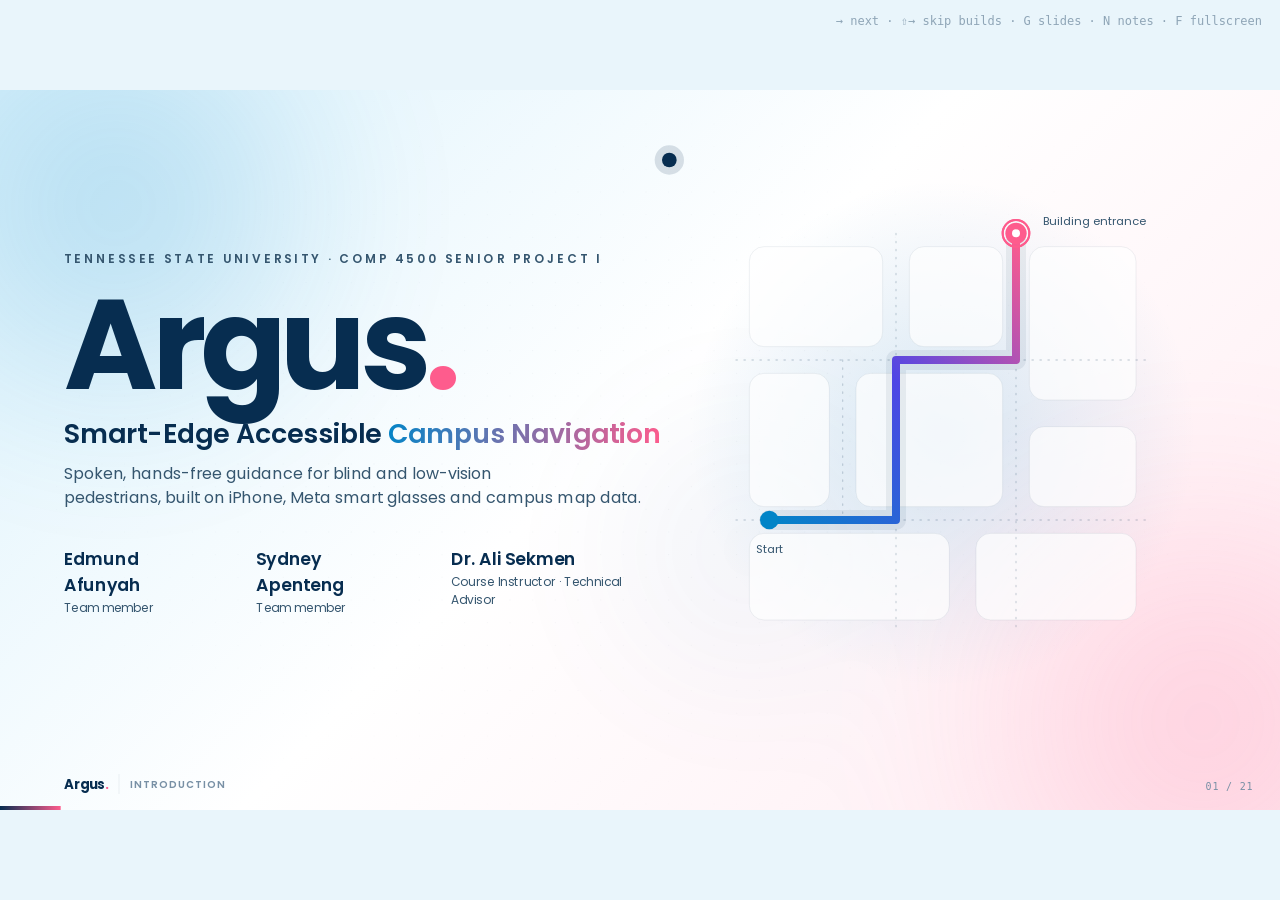
==== presentation/architecture-deck/index.html @ 2b28d928 "Add animated architecture-focused capstone presentation A 21-slide HTML deck centered on the Chapter" ====
<!DOCTYPE html>
<html lang="en">
<head>
<meta charset="utf-8">
<meta name="viewport" content="width=device-width, initial-scale=1">
<title>Argus · Smart-Edge Accessible Campus Navigation</title>
<link rel="stylesheet" href="styles.css">
</head>
<body>
<div id="viewport">
<div id="stage">
  <div class="aurora"><i></i><i></i><i></i></div>
  <div class="grain"></div>

  <!-- 1 · TITLE -->
  <section class="slide s-title" data-accent="#0284c7" data-accent2="#fe5c8d" data-section="Introduction"
    data-notes="Introduce the team and the project in one breath: Argus is an accessible campus navigation system for blind and low-vision pedestrians at TSU. Today we focus on how the system is designed: the architecture and each subsystem.">
    <div>
      <div class="uni rv" style="--i:0">Tennessee State University · COMP 4500 Senior Project I</div>
      <div class="brand rv" style="--i:1">Argus<span>.</span></div>
      <div class="tag rv" style="--i:2">Smart-Edge Accessible <span class="grad">Campus Navigation</span></div>
      <div class="sub rv" style="--i:3">Spoken, hands-free guidance for blind and low-vision<br>pedestrians, built on iPhone, Meta smart glasses and campus map data.</div>
      <div class="team rv" style="--i:4">
        <div><b>Edmund Afunyah</b><small>Team member</small></div>
        <div><b>Sydney Apenteng</b><small>Team member</small></div>
        <div><b>Dr. Ali Sekmen</b><small>Course Instructor · Technical Advisor</small></div>
      </div>
    </div>
    <div class="hero rv fade" style="--i:2">
      <svg viewBox="0 0 820 820" aria-hidden="true">
        <defs>
          <linearGradient id="rg" x1="0" y1="1" x2="1" y2="0"><stop offset="0" stop-color="#0284c7"/><stop offset=".5" stop-color="#4f46e5"/><stop offset="1" stop-color="#fe5c8d"/></linearGradient>
          <radialGradient id="glow"><stop offset="0" stop-color="#0284c7" stop-opacity=".16"/><stop offset="1" stop-color="#0284c7" stop-opacity="0"/></radialGradient>
        </defs>
        <circle cx="410" cy="410" r="380" fill="url(#glow)"/>
        <g fill="rgba(255,255,255,.7)" stroke="rgba(7,45,80,.1)">
          <rect x="120" y="130" width="200" height="150" rx="22"/><rect x="360" y="130" width="140" height="150" rx="22"/>
          <rect x="540" y="130" width="160" height="230" rx="22"/><rect x="120" y="320" width="120" height="200" rx="22"/>
          <rect x="280" y="320" width="220" height="200" rx="22"/><rect x="540" y="400" width="160" height="120" rx="22"/>
          <rect x="120" y="560" width="300" height="130" rx="22"/><rect x="460" y="560" width="240" height="130" rx="22"/>
        </g>
        <g stroke="rgba(7,45,80,.18)" stroke-width="2" stroke-dasharray="2 10" stroke-linecap="round" fill="none">
          <path d="M100 300 H720 M100 540 H720 M340 110 V710 M520 110 V710 M260 300 V540"/>
        </g>
        <path id="heroRoute" d="M150 540 H340 V300 H520 V110" fill="none" stroke="rgba(7,45,80,.07)" stroke-width="30" stroke-linecap="round" stroke-linejoin="round"/>
        <path class="route-draw" pathLength="1" d="M150 540 H340 V300 H520 V110" fill="none" stroke="url(#rg)" stroke-width="12" stroke-linecap="round" stroke-linejoin="round"/>
        <circle cx="150" cy="540" r="14" fill="#0284c7"/>
        <g transform="translate(520 110)"><circle class="pulse" r="20" fill="none" stroke="#fe5c8d" stroke-width="3"/><circle class="pulse d2" r="20" fill="none" stroke="#fe5c8d" stroke-width="3"/><circle r="16" fill="#fe5c8d"/><circle r="6" fill="#fff"/></g>
        <g>
          <circle r="22" fill="#072d50" opacity=".14"><animateMotion dur="7s" begin="2.4s" repeatCount="indefinite" path="M150 540 H340 V300 H520 V110" keyPoints="0;1;1" keyTimes="0;.85;1" calcMode="linear"/></circle>
          <circle r="11" fill="#072d50"><animateMotion dur="7s" begin="2.4s" repeatCount="indefinite" path="M150 540 H340 V300 H520 V110" keyPoints="0;1;1" keyTimes="0;.85;1" calcMode="linear"/></circle>
        </g>
        <g transform="translate(360 330)"><g class="bubble">
          <rect x="0" y="-92" width="290" height="80" rx="20" fill="#072d50"/>
          <path d="M20 -14 L10 6 L44 -14Z" fill="#072d50"/>
          <text x="22" y="-62" font-size="14" font-weight="600" fill="#dbf2fc" letter-spacing="2">SPOKEN GUIDANCE</text>
          <text x="22" y="-32" font-size="23" font-weight="700" fill="#fff">“In 35 m, turn right.”</text>
        </g></g>
        <text x="150" y="590" font-size="17" fill="#35566f" text-anchor="middle">Start</text>
        <text x="560" y="98" font-size="17" fill="#35566f">Building entrance</text>
      </svg>
    </div>
  </section>

  <!-- 2 · AGENDA -->
  <section class="slide" data-accent="#4f46e5" data-accent2="#0284c7" data-section="Agenda"
    data-notes="Quick roadmap. Most of our time goes to section 5, the design: first the architecture, then each of the eight subsystems.">
    <div class="kicker rv" style="--i:0">Agenda</div>
    <h1 class="title rv" style="--i:1">Today's route</h1>
    <div class="agenda">
      <div class="ag rv" style="--i:2;--c:var(--map)"><div class="n">1</div><h3>Introduction</h3><p>What Argus is</p></div>
      <div class="ag rv" style="--i:3;--c:var(--route)"><div class="n">2</div><h3>Problem</h3><p>Why campus wayfinding is hard</p></div>
      <div class="ag rv" style="--i:4;--c:var(--train)"><div class="n">3</div><h3>Goal &amp; Objectives</h3><p>What we are building</p></div>
      <div class="ag rv" style="--i:5;--c:var(--recog)"><div class="n">4</div><h3>Requirements</h3><p>Functional and non-functional</p></div>
      <div class="ag hl rv" style="--i:6;--c:var(--guide)"><div class="n">5</div><h3>Design</h3><p>Architecture, then eight subsystems</p></div>
      <div class="ag rv" style="--i:7;--c:var(--test)"><div class="n">6</div><h3>Status &amp; Next</h3><p>Prototype and timeline</p></div>
    </div>
  </section>

  <!-- 3 · INTRO -->
  <section class="slide" data-accent="#0284c7" data-accent2="#16a34a" data-section="Introduction"
    data-notes="Three ingredients. The iPhone does the processing. Meta glasses add a camera, microphone and speakers where the toolkit supports it. Campus map data, prepared by our team, describes sidewalks, crossings and entrances. If the glasses disconnect, the phone keeps navigating.">
    <div class="kicker rv" style="--i:0">01 · Introduction</div>
    <h1 class="title rv" style="--i:1">Three parts, <span class="grad">one guide</span></h1>
    <p class="lede rv" style="--i:2">Argus helps blind and low-vision pedestrians move around Tennessee State University using spoken directions and vibration, without needing to watch a screen.</p>
    <div class="trio">
      <div class="card rv" style="--i:3;--c:var(--pos)"><div class="ic" data-icon="phone"></div><div class="role">The brain</div><h3>iPhone</h3><p>Runs the app. Its GPS, compass, accelerometer and gyroscope track where the user is and which way they face.</p></div>
      <div class="card rv" style="--i:4;--c:var(--glass)"><div class="ic" data-icon="glass"></div><div class="role">Eyes &amp; ears</div><h3>Meta smart glasses</h3><p>Camera, microphone and speakers for landmarks, voice commands and audio, where supported. The phone takes over if they disconnect.</p></div>
      <div class="card rv" style="--i:5;--c:var(--map)"><div class="ic" data-icon="map"></div><div class="role">The ground truth</div><h3>Campus map data</h3><p>Sidewalks, crossings, ramps, stairs and entrances, mapped by our team and checked on foot.</p></div>
    </div>
  </section>

  <!-- 4 · PROBLEM -->
  <section class="slide s-problem" data-accent="#e8457a" data-accent2="#4f46e5" data-section="Problem"
    data-notes="A route on a map is not enough. Our users need to reach the right entrance, hear a turn before they reach it, and know what happens if they drift off the path. GPS near buildings is often inaccurate, so the system must handle uncertainty honestly.">
    <div>
      <div class="kicker rv" style="--i:0">02 · Problem statement</div>
      <div class="quote rv" style="--i:1">“How do I know I'm on the <span class="grad">right path?</span>”</div>
      <p class="lede rv" style="--i:2">Mainstream navigation apps assume you can look at the screen. Near buildings, GPS readings also drift, often right where decisions happen.</p>
    </div>
    <div class="qs">
      <div class="q card rv" style="--i:3;--c:var(--map)"><div class="n">1</div><div><h3>Which entrance?</h3><p>A building is not a destination. A usable, accessible door is.</p></div></div>
      <div class="q card rv" style="--i:4;--c:var(--guide)"><div class="n">2</div><div><h3>When do I turn?</h3><p>The instruction has to come <em>before</em> the decision point.</p></div></div>
      <div class="q card rv" style="--i:5;--c:var(--recog)"><div class="n">3</div><div><h3>What if I drift off?</h3><p>Detect the departure, then recover, or say so if location is unreliable.</p></div></div>
    </div>
  </section>

  <!-- 5 · GOAL -->
  <section class="slide" data-accent="#9333ea" data-accent2="#0284c7" data-section="Goal & Objectives"
    data-notes="Our goal in one sentence, then four objectives that map directly onto the subsystems you'll see in the design: prepare the map, guide the walk, add wearable context, and evaluate.">
    <div class="kicker rv" style="--i:0">03 · Goal &amp; objectives</div>
    <h1 class="title rv" style="--i:1">What we are building</h1>
    <div class="goal card rv" style="--i:2"><span class="lab">GOAL</span>Build an accessible navigation system that combines <b>campus route data</b>, <b>phone sensors</b> and <b>wearable context</b> to guide blind and low-vision pedestrians between locations on the TSU campus.</div>
    <div class="objs">
      <div class="obj card rv" style="--i:3;--c:var(--map)"><div class="k">01 · MAP</div><h3>Prepare campus data</h3><p>Map selected routes, entrances and accessibility features. Check them on foot.</p></div>
      <div class="obj card rv" style="--i:4;--c:var(--guide)"><div class="k">02 · GUIDE</div><h3>Guide the journey</h3><p>Plan accessible routes, announce turns early, and recover from deviations.</p></div>
      <div class="obj card rv" style="--i:5;--c:var(--glass)"><div class="k">03 · CONNECT</div><h3>Add context</h3><p>Use supported glasses features and recognize selected landmarks.</p></div>
      <div class="obj card rv" style="--i:6;--c:var(--test)"><div class="k">04 · EVALUATE</div><h3>Prove it works</h3><p>Record and replay walks, run supervised trials, and review accessibility.</p></div>
    </div>
  </section>

  <!-- 6 · FUNCTIONAL REQUIREMENTS -->
  <section class="slide" data-accent="#fe5c8d" data-accent2="#e8457a" data-section="Requirements"
    data-notes="Thirteen requirement groups from Chapter 2. The colors are the subsystem that owns each group. Keep these colors in mind, because they carry through the architecture and the detailed design.">
    <div class="kicker rv" style="--i:0">04 · Functional requirements</div>
    <h1 class="title rv" style="--i:1">Every requirement has an <span class="grad">owner</span></h1>
    <div class="reqgrid">
      <div class="req rv pop" style="--i:2;--c:var(--map)"><div class="id">R1</div><h4>Campus mapping</h4><small>Campus Mapping</small></div>
      <div class="req rv pop" style="--i:3;--c:var(--route)"><div class="id">R2</div><h4>Graph import &amp; validation</h4><small>Route Planning</small></div>
      <div class="req rv pop" style="--i:4;--c:var(--guide)"><div class="id">R3</div><h4>Accessible interface</h4><small>Interface &amp; Guidance</small></div>
      <div class="req rv pop" style="--i:5;--c:var(--pos)"><div class="id">R4</div><h4>Positioning</h4><small>Positioning</small></div>
      <div class="req rv pop" style="--i:6;--c:var(--route)"><div class="id">R5</div><h4>Routing &amp; recalculation</h4><small>Route Planning</small></div>
      <div class="req rv pop" style="--i:7;--c:var(--guide)"><div class="id">R6</div><h4>Speech &amp; vibration</h4><small>Interface &amp; Guidance</small></div>
      <div class="req rv pop" style="--i:8;--c:var(--glass)"><div class="id">R7</div><h4>Glasses connection</h4><small>Glasses Connection</small></div>
      <div class="req rv pop" style="--i:9;--c:var(--recog)"><div class="id">R8</div><h4>Landmark recognition</h4><small>Model Training + Recognition</small></div>
      <div class="req opt rv pop" style="--i:10;--c:var(--guide)"><div class="id">R9</div><h4>Apple Watch</h4><small>Optional · Guidance</small></div>
      <div class="req rv pop" style="--i:11;--c:var(--test)"><div class="id">R10</div><h4>Recording &amp; replay</h4><small>Testing &amp; Replay</small></div>
      <div class="req rv pop" style="--i:12;--c:var(--test)"><div class="id">R11</div><h4>Supervised trials</h4><small>Testing &amp; Replay</small></div>
      <div class="req rv pop" style="--i:13;--c:var(--test)"><div class="id">R12</div><h4>Accessibility review</h4><small>Testing &amp; Replay</small></div>
      <div class="req rv pop" style="--i:14;--c:var(--store)"><div class="id">R13</div><h4>Reproducible delivery</h4><small>Whole project</small></div>
    </div>
  </section>

  <!-- 7 · NON-FUNCTIONAL -->
  <section class="slide" data-accent="#0d9488" data-accent2="#fe5c8d" data-section="Requirements"
    data-notes="Four qualities, each with the evidence we'll collect. These are acceptance checks we plan to run, not results we are claiming yet.">
    <div class="kicker rv" style="--i:0">04 · Non-functional requirements</div>
    <h1 class="title rv" style="--i:1">Quality we can <span class="grad">measure</span></h1>
    <div class="nfr">
      <div class="card rv" style="--i:2;--c:var(--guide)"><div class="ic" data-icon="access"></div><div><h3>Accessible by default</h3><p>A full journey works with VoiceOver and supported voice commands.</p><div class="ev">EVIDENCE · task completion, focus order</div></div></div>
      <div class="card rv" style="--i:3;--c:var(--pos)"><div class="ic" data-icon="clock"></div><div><h3>Timely &amp; clear</h3><p>Instructions arrive early enough to act on before the decision point.</p><div class="ev">EVIDENCE · cue timestamps vs. distance to turn</div></div></div>
      <div class="card rv" style="--i:4;--c:var(--recog)"><div class="ic" data-icon="shield"></div><div><h3>Fails safely</h3><p>Unreliable location, no route or a dropped wearable is announced, never hidden.</p><div class="ev">EVIDENCE · controlled failure scenarios</div></div></div>
      <div class="card rv" style="--i:5;--c:var(--test)"><div class="ic" data-icon="db"></div><div><h3>Reproducible</h3><p>Every decision can be replayed from saved inputs, and users control their recordings.</p><div class="ev">EVIDENCE · versioned replay fixtures</div></div></div>
    </div>
  </section>

  <!-- 8 · ARCHITECTURE -->
  <section class="slide s-arch" id="arch" data-steps="6" data-accent="#4f46e5" data-accent2="#0d9488" data-section="Design · Architecture"
    data-notes="Build this one step at a time. Step 1: preparation on the laptop. Step 2: sensing and planning on the phone. Step 3: guidance. Step 4: wearables. Step 5: testing and replay. Step 6: the whole picture. Point out that every arrow is a defined interface. You can click any subsystem to jump to its detail slide.">
    <div class="arch-head">
      <div>
        <div class="kicker rv" style="--i:0">05 · Architectural design</div>
        <h1 class="title sm rv" style="--i:1">How the system fits together</h1>
      </div>
    </div>
    <div class="arch-wrap rv fade" style="--i:2"></div>
    <div class="arch-cap card rv" style="--i:4"></div>
  </section>

  <!-- 9 · DESIGN DECISIONS -->
  <section class="slide" data-accent="#16a34a" data-accent2="#4f46e5" data-section="Design · Architecture"
    data-notes="Why this organization? Four decisions. The phone owns processing. Heavy preparation happens offline. When uncertain, we tell the user instead of guessing. Replay is built into the architecture, so navigation logic can be tested without walking.">
    <div class="kicker rv" style="--i:0">05 · Architecture decisions</div>
    <h1 class="title rv" style="--i:1">Why it's organized this way</h1>
    <div class="dec">
      <div class="card rv" style="--i:2;--c:var(--pos)"><div class="n">01</div><h3>The <em>iPhone</em> does the thinking</h3><p>Positioning, routing and guidance run on the phone. Glasses and watch are extra ways to interact, so navigation never depends on them.</p></div>
      <div class="card rv" style="--i:3;--c:var(--map)"><div class="n">02</div><h3>Prepare <em>offline</em>, run on device</h3><p>Mapping and model training happen on the team laptop before deployment. Nothing is trained while someone is walking.</p></div>
      <div class="card rv" style="--i:4;--c:var(--recog)"><div class="n">03</div><h3>Fail <em>safely</em>, not silently</h3><p>If location is unreliable or no accessible route exists, the user is told, instead of getting directions that may be wrong.</p></div>
      <div class="card rv" style="--i:5;--c:var(--test)"><div class="n">04</div><h3><em>Replayable</em> by design</h3><p>Recorded readings enter Positioning exactly like live ones, so every subsystem can be developed and tested on its own.</p></div>
    </div>
  </section>

  <!-- 10 · SUBSYSTEM INDEX -->
  <section class="slide" id="subidx" data-accent="#9333ea" data-accent2="#fe5c8d" data-section="Design · Detailed"
    data-notes="Detailed design goes one level below the architecture. Each subsystem has numbered components in the order data moves: inputs on the left, outputs on the right.">
    <div class="kicker rv" style="--i:0">05 · Detailed design</div>
    <h1 class="title rv" style="--i:1">One level deeper: <span class="grad">eight subsystems</span></h1>
    <div class="subidx"></div>
    <div class="idx-flow rv" style="--i:12"><span>Each slide reads</span><b>inputs</b><span>→</span><b>numbered components, in data order</b><span>→</span><b>outputs</b></div>
  </section>

  <!-- 11–18 · SUBSYSTEMS (rendered by app.js) -->
  <section class="slide s-sub" data-sub="map"></section>
  <section class="slide s-sub" data-sub="train"></section>
  <section class="slide s-sub" data-sub="pos"></section>
  <section class="slide s-sub" data-sub="route"></section>
  <section class="slide s-sub" data-sub="guide"></section>
  <section class="slide s-sub" data-sub="recog"></section>
  <section class="slide s-sub" data-sub="glass"></section>
  <section class="slide s-sub" data-sub="test"></section>

  <!-- 19 · PRELIMINARY WORK -->
  <section class="slide" data-accent="#ca8a04" data-accent2="#0284c7" data-section="Status"
    data-notes="What runs today, captured from the iPhone simulator. Home: voice destination and walking-route preview. Simulate: turn cues and deviations from scripted movement. Record: captures GPS and sensors for replay. Full native live guidance is the next milestone.">
    <div class="kicker rv" style="--i:0">06 · Preliminary work</div>
    <h1 class="title rv" style="--i:1">What runs <span class="grad">today</span></h1>
    <div class="phones">
      <div class="ph rv" style="--i:2;--c:var(--guide)"><div class="frame"><img src="../assets/app-home.png" alt="Argus Home screen"></div><div><div class="badge">IMPLEMENTED</div><h3>Home</h3><p>Voice destination input and a walking-route preview.</p><ul><li>Speak a destination</li><li>Preview the route</li></ul></div></div>
      <div class="ph rv" style="--i:3;--c:var(--route)"><div class="frame"><img src="../assets/app-simulate.png" alt="Argus Simulate screen"></div><div><div class="badge">SCRIPTED INPUTS</div><h3>Simulate</h3><p>Turn cues and route deviation driven by repeatable movement.</p><ul><li>3 scenarios</li><li>Spoken cues</li></ul></div></div>
      <div class="ph rv" style="--i:4;--c:var(--test)"><div class="frame"><img src="../assets/app-record.png" alt="Argus Record screen"></div><div><div class="badge">IMPLEMENTED</div><h3>Record</h3><p>Captures GPS, accuracy, sensors and manual marks.</p><ul><li>Save &amp; export</li><li>Replay a walk</li></ul></div></div>
    </div>
    <div class="foot rv fade" style="--i:6">Screens captured from the Argus iPhone simulator build · SwiftUI + MapKit · not a field-validated result</div>
  </section>

  <!-- 20 · TIMELINE -->
  <section class="slide" data-accent="#16a34a" data-accent2="#ca8a04" data-section="Next steps"
    data-notes="Proposed schedule through May 2027. Each phase ends with a gate, which is evidence we must have before moving on. This is for advisor review, not a fixed commitment.">
    <div class="kicker rv" style="--i:0">06 · Future work</div>
    <h1 class="title rv" style="--i:1">From prototype to a <span class="grad">tested journey</span></h1>
    <div class="tl">
      <div class="bar"></div>
      <div class="ph2 rv" style="--i:2;--c:var(--map)"><span class="now">WE ARE HERE</span><div class="when">NOV–DEC 2026</div><h3>Verify the data</h3><p>Walk the study routes. Record entrances, stairs and alternatives.</p><div class="gate"><b>Gate</b> · graph checked by a second walker</div></div>
      <div class="ph2 rv" style="--i:3;--c:var(--route)"><div class="when">JAN–FEB 2027</div><h3>Unify guidance</h3><p>One session for live and replayed inputs, routing and recovery.</p><div class="gate"><b>Gate</b> · one supervised route + a wrong-turn case</div></div>
      <div class="ph2 rv" style="--i:4;--c:var(--glass)"><div class="when">MAR 2027</div><h3>Connect &amp; recognize</h3><p>Confirm glasses features. Train and test a small landmark model.</p><div class="gate"><b>Gate</b> · measured accuracy, latency, fallback</div></div>
      <div class="ph2 rv" style="--i:5;--c:var(--guide)"><div class="when">APR 2027</div><h3>Evaluate</h3><p>Accessibility, cue timing, route completion and failure cases.</p><div class="gate"><b>Gate</b> · supervised results with counts</div></div>
      <div class="ph2 rv" style="--i:6;--c:var(--test)"><div class="when">MAY 2027</div><h3>Deliver</h3><p>Software, route data, replay fixtures, results and guides.</p><div class="gate"><b>Gate</b> · someone else can reproduce the demo</div></div>
    </div>
    <div class="foot rv fade" style="--i:8">Proposed schedule for advisor review · field access and confirmed device capabilities are dependencies</div>
  </section>

  <!-- 21 · CLOSING -->
  <section class="slide s-end" data-accent="#fe5c8d" data-accent2="#4f46e5" data-section="Questions"
    data-notes="Close with the three pillars, thank Dr. Sekmen, and open for questions. The architecture slide is a good one to return to during Q&A. Press G to jump there.">
    <div class="orbit">
      <i style="--c:var(--map);--r:520px;--t:40s;--dl:0s"></i><i style="--c:var(--route);--r:520px;--t:40s;--dl:-5s"></i>
      <i style="--c:var(--train);--r:520px;--t:40s;--dl:-10s"></i><i style="--c:var(--recog);--r:520px;--t:40s;--dl:-15s"></i>
      <i style="--c:var(--pos);--r:520px;--t:40s;--dl:-20s"></i><i style="--c:var(--guide);--r:520px;--t:40s;--dl:-25s"></i>
      <i style="--c:var(--glass);--r:520px;--t:40s;--dl:-30s"></i><i style="--c:var(--test);--r:520px;--t:40s;--dl:-35s"></i>
    </div>
    <div class="kicker rv" style="--i:0">Thank you</div>
    <div class="big rv" style="--i:1"><span class="grad">Questions?</span></div>
    <div class="pillars">
      <span class="rv pop" style="--i:3;--c:var(--map)">Verified campus data</span>
      <span class="rv pop" style="--i:4;--c:var(--guide)">Guidance you can hear</span>
      <span class="rv pop" style="--i:5;--c:var(--test)">Evidence you can replay</span>
    </div>
    <p class="lede rv" style="--i:6;margin-top:56px">Edmund Afunyah · Sydney Apenteng<br><span style="font-size:22px">Advisor &amp; Instructor: Dr. Ali Sekmen · Tennessee State University</span></p>
  </section>

  <div id="progress"></div>
  <div id="section"></div>
  <div id="counter"></div>
</div>
</div>
<div id="notes"></div>
<div id="overview"><h2>SLIDES · click to jump · Esc to close</h2><div class="g"></div></div>
<div id="help">→ next · ⇧→ skip builds · G slides · N notes · F fullscreen</div>

<script src="../data.js"></script>
<script src="app.js"></script>
</body>
</html>
---- presentation/architecture-deck/styles.css ----
/* Argus · Architecture deck */
@font-face { font-family: "Poppins"; src: url("../assets/Poppins-Regular.ttf") format("truetype"); font-weight: 400; font-display: swap; }
@font-face { font-family: "Poppins"; src: url("../assets/Poppins-SemiBold.ttf") format("truetype"); font-weight: 600; font-display: swap; }
@font-face { font-family: "Poppins"; src: url("../assets/Poppins-Bold.ttf") format("truetype"); font-weight: 700; font-display: swap; }

@property --accent { syntax: "<color>"; inherits: true; initial-value: #0284c7; }
@property --accent2 { syntax: "<color>"; inherits: true; initial-value: #fe5c8d; }

:root {
  /* Argus app palette (ArgusStyle.swift) */
  --brand-ink: #072d50;
  --brand-ink2: #35566f;
  --brand-mist: #dbf2fc;
  --brand-pink: #fe5c8d;
  --bg: #f5fbfe;
  --ink: #072d50;
  --muted: #35566f;
  --faint: #7890a5;
  --line: rgba(7, 45, 80, .1);
  --panel: rgba(7, 45, 80, .035);
  --panel-2: rgba(7, 45, 80, .06);
  --card: #ffffff;
  --map: #0284c7;
  --train: #9333ea;
  --pos: #0d9488;
  --route: #4f46e5;
  --guide: #e8457a;
  --recog: #ea580c;
  --glass: #16a34a;
  --test: #ca8a04;
  --store: #64748b;
  --mono: "SF Mono", ui-monospace, Menlo, Consolas, monospace;
  --ease: cubic-bezier(.2, .8, .2, 1);
  --accent: #0284c7;
  --accent2: #fe5c8d;
  transition: --accent 1.1s ease, --accent2 1.1s ease;
}

* { box-sizing: border-box; margin: 0; padding: 0; }
html, body { height: 100%; background: #e9f5fb; overflow: hidden; }
body {
  font-family: "Poppins", system-ui, -apple-system, "Segoe UI", sans-serif;
  color: var(--ink);
  -webkit-font-smoothing: antialiased;
  cursor: default;
  user-select: none;
}

/* ---------- Stage ---------- */
#viewport { position: fixed; inset: 0; overflow: hidden; }
#stage {
  position: absolute; left: 50%; top: 50%; width: 1920px; height: 1080px;
  transform-origin: center center; overflow: hidden;
  background: linear-gradient(135deg, var(--brand-mist) 0%, #ffffff 48%, color-mix(in srgb, var(--brand-pink) 12%, #ffffff) 100%);
}

/* aurora background */
.aurora { position: absolute; inset: -20%; pointer-events: none; z-index: 0; filter: blur(100px); opacity: .22; }
.aurora i { position: absolute; border-radius: 50%; }
.aurora i:nth-child(1) { width: 900px; height: 900px; left: 4%; top: -4%; background: radial-gradient(circle, var(--accent) 0%, transparent 65%); animation: drift1 26s ease-in-out infinite alternate; }
.aurora i:nth-child(2) { width: 1000px; height: 1000px; right: 0%; bottom: -10%; background: radial-gradient(circle, var(--accent2) 0%, transparent 65%); animation: drift2 32s ease-in-out infinite alternate; }
.aurora i:nth-child(3) { width: 600px; height: 600px; left: 45%; top: 40%; background: radial-gradient(circle, color-mix(in srgb, var(--accent) 50%, #ffffff00) 0%, transparent 70%); animation: drift3 22s ease-in-out infinite alternate; opacity: .6; }
@keyframes drift1 { to { transform: translate(220px, 160px) scale(1.15); } }
@keyframes drift2 { to { transform: translate(-260px, -120px) scale(.9); } }
@keyframes drift3 { to { transform: translate(-300px, 120px) scale(1.3); } }
.grain {
  position: absolute; inset: 0; z-index: 0; pointer-events: none; opacity: .5;
  background-image: radial-gradient(rgba(7,45,80,.09) 1px, transparent 1px);
  background-size: 34px 34px;
  mask-image: radial-gradient(ellipse at center, #000 30%, transparent 85%);
}

/* ---------- Slides ---------- */
.slide {
  position: absolute; inset: 0; z-index: 1;
  padding: 72px 96px 90px;
  opacity: 0; visibility: hidden;
  transition: opacity .6s var(--ease), transform .8s var(--ease), visibility 0s .8s;
  transform: translateX(60px) scale(.985);
}
.slide.active { opacity: 1; visibility: visible; transform: none; transition: opacity .7s var(--ease) .1s, transform .9s var(--ease) .05s, visibility 0s; }
.slide.past { transform: translateX(-60px) scale(.985); }

/* entry reveals */
.rv { opacity: 0; }
.slide.active .rv { animation: rise .9s var(--ease) both; animation-delay: calc(var(--i, 0) * 110ms + 200ms); }
.slide.leaving .rv { opacity: 1; animation: none; }
.slide.active .rv.pop { animation-name: pop; }
.slide.active .rv.fade { animation-name: fade; }
.slide.active .rv.left { animation-name: fromLeft; }
@keyframes rise { from { opacity: 0; transform: translateY(34px); filter: blur(6px); } to { opacity: 1; transform: none; filter: none; } }
@keyframes pop { 0% { opacity: 0; transform: scale(.7); } 70% { opacity: 1; transform: scale(1.04); } 100% { opacity: 1; transform: none; } }
@keyframes fade { from { opacity: 0; } to { opacity: 1; } }
@keyframes fromLeft { from { opacity: 0; transform: translateX(-50px); } to { opacity: 1; transform: none; } }

/* step-revealed fragments */
[data-show] { transition: opacity .6s var(--ease), transform .6s var(--ease), filter .6s; }
[data-show].off { opacity: 0 !important; transform: translateY(20px); filter: blur(4px); pointer-events: none; }

/* ---------- Typography ---------- */
.kicker {
  display: inline-flex; align-items: center; gap: 14px;
  font-size: 19px; font-weight: 600; letter-spacing: .22em; text-transform: uppercase;
  color: var(--accent);
}
.kicker::before { content: ""; width: 44px; height: 4px; border-radius: 3px; background: linear-gradient(90deg, var(--accent), var(--brand-pink)); }
h1.title { font-size: 64px; line-height: 1.08; font-weight: 700; letter-spacing: -.02em; margin-top: 18px; }
h1.title.sm { font-size: 54px; }
.grad { background: linear-gradient(100deg, var(--accent), var(--accent2)); -webkit-background-clip: text; background-clip: text; color: transparent; }
.lede { font-size: 27px; line-height: 1.5; color: var(--muted); max-width: 1180px; margin-top: 22px; }
.muted { color: var(--muted); }
.mono { font-family: var(--mono); }
.foot {
  position: absolute; left: 96px; right: 96px; bottom: 62px;
  font-size: 15px; color: var(--faint); letter-spacing: .02em;
}

/* chips */
.chip {
  display: inline-flex; align-items: center; gap: 8px; height: 36px; padding: 0 16px;
  border-radius: 99px; font-size: 16px; font-weight: 600;
  background: var(--panel-2); border: 1px solid var(--line); color: var(--ink);
}
.chip.r { font-family: var(--mono); font-size: 15px; letter-spacing: .04em; }
.chip .dot { width: 9px; height: 9px; border-radius: 50%; background: currentColor; }

/* glass card */
.card {
  background: linear-gradient(160deg, rgba(255,255,255,.95), rgba(255,255,255,.78));
  border: 1px solid rgba(7,45,80,.08);
  border-radius: 28px;
  backdrop-filter: blur(14px);
  box-shadow: 0 30px 70px -36px rgba(7,45,80,.35), 0 2px 6px rgba(7,45,80,.04), inset 0 1px 0 #fff;
}

/* ---------- Title slide ---------- */
.s-title { display: grid; grid-template-columns: 1fr 820px; align-items: center; padding-top: 40px; }
.s-title .uni { font-size: 18px; letter-spacing: .26em; color: var(--muted); font-weight: 600; text-transform: uppercase; }
.s-title .brand { font-size: 190px; font-weight: 700; letter-spacing: -.045em; line-height: .95; margin-top: 26px; }
.s-title .brand span { color: var(--brand-pink); }
.s-title .tag { font-size: 40px; font-weight: 600; line-height: 1.2; margin-top: 18px; }
.s-title .sub { font-size: 24px; color: var(--muted); margin-top: 18px; line-height: 1.5; }
.s-title .team { margin-top: 56px; display: flex; gap: 56px; }
.s-title .team b { display: block; font-size: 26px; font-weight: 600; }
.s-title .team small { font-size: 18px; color: var(--muted); }
.hero { position: relative; width: 820px; height: 820px; }
.hero svg { width: 100%; height: 100%; overflow: visible; }
.route-draw { stroke-dasharray: 1; stroke-dashoffset: 1; }
.slide.active .route-draw { animation: draw 2.6s var(--ease) .6s forwards; }
@keyframes draw { to { stroke-dashoffset: 0; } }
.bubble { opacity: 0; transform-box: fill-box; transform-origin: 0% 100%; }
.slide.active .bubble { animation: bubble 7s ease-in-out 2.4s infinite; }
@keyframes bubble { 0%, 8% { opacity: 0; transform: scale(.6); } 14%, 70% { opacity: 1; transform: scale(1); } 78%, 100% { opacity: 0; transform: scale(.9); } }
.pulse { transform-box: fill-box; transform-origin: center; animation: pulse 2.4s ease-out infinite; }
.pulse.d2 { animation-delay: 1.2s; }
@keyframes pulse { from { opacity: .8; transform: scale(.4); } to { opacity: 0; transform: scale(2.6); } }

/* ---------- Agenda ---------- */
.agenda { display: grid; grid-template-columns: repeat(6, 1fr); gap: 22px; margin-top: 210px; position: relative; }
.agenda::before { content: ""; position: absolute; left: 0; right: 0; top: 40px; height: 3px; background: linear-gradient(90deg, var(--map), var(--route), var(--train), var(--recog), var(--guide), var(--test)); opacity: .5; border-radius: 3px; transform-origin: left; transform: scaleX(0); }
.slide.active .agenda::before { animation: grow 1.6s var(--ease) .3s forwards; }
@keyframes grow { to { transform: scaleX(1); } }
.ag { position: relative; padding-top: 90px; }
.ag .n { position: absolute; top: 12px; left: 0; width: 58px; height: 58px; border-radius: 50%; display: grid; place-items: center; font-weight: 700; font-size: 22px; color: #fff; background: var(--c); box-shadow: 0 0 0 8px color-mix(in srgb, var(--c) 16%, transparent), 0 10px 30px -6px var(--c); }
.ag h3 { font-size: 30px; font-weight: 600; line-height: 1.2; }
.ag p { font-size: 19px; color: var(--muted); margin-top: 10px; line-height: 1.45; }
.ag.hl h3 { color: var(--c); }
.ag.hl::after { content: "FOCUS"; position: absolute; top: 24px; left: 76px; font-size: 13px; font-weight: 700; letter-spacing: .2em; color: var(--c); border: 1px solid var(--c); border-radius: 99px; padding: 4px 10px; }

/* ---------- Intro ---------- */
.trio { display: grid; grid-template-columns: repeat(3, 1fr); gap: 36px; margin-top: 80px; }
.trio .card { padding: 46px 42px 44px; position: relative; overflow: hidden; }
.trio .ic { width: 92px; height: 92px; border-radius: 26px; display: grid; place-items: center; background: color-mix(in srgb, var(--c) 18%, transparent); border: 1px solid color-mix(in srgb, var(--c) 45%, transparent); }
.trio .ic svg { width: 48px; height: 48px; stroke: var(--c); }
.trio h3 { font-size: 34px; margin-top: 30px; font-weight: 600; }
.trio .role { font-size: 16px; letter-spacing: .2em; text-transform: uppercase; color: var(--c); font-weight: 600; margin-top: 6px; }
.trio p { font-size: 21px; line-height: 1.5; color: var(--muted); margin-top: 16px; }
.trio .card::after { content: ""; position: absolute; right: -80px; top: -80px; width: 220px; height: 220px; border-radius: 50%; background: radial-gradient(circle, color-mix(in srgb, var(--c) 22%, transparent), transparent 70%); }

/* ---------- Problem ---------- */
.s-problem { display: grid; grid-template-columns: 860px 1fr; gap: 90px; align-items: center; }
.quote { font-size: 74px; font-weight: 700; line-height: 1.1; letter-spacing: -.02em; margin-top: 30px; }
.quote .grad { display: inline; }
.qs { display: flex; flex-direction: column; gap: 26px; }
.q { display: flex; gap: 28px; align-items: center; padding: 30px 36px; }
.q .n { flex: none; width: 70px; height: 70px; border-radius: 22px; display: grid; place-items: center; font-weight: 700; font-size: 28px; color: var(--c); background: color-mix(in srgb, var(--c) 15%, transparent); }
.q h3 { font-size: 30px; font-weight: 600; }
.q p { font-size: 20px; color: var(--muted); margin-top: 4px; line-height: 1.45; }

/* ---------- Goal ---------- */
.goal { padding: 48px 56px; margin-top: 50px; font-size: 34px; line-height: 1.45; font-weight: 400; position: relative; }
.goal b { font-weight: 600; }
.goal .lab { font-size: 16px; font-weight: 700; letter-spacing: .24em; color: var(--accent); display: block; margin-bottom: 14px; }
.objs { display: grid; grid-template-columns: repeat(4, 1fr); gap: 28px; margin-top: 40px; }
.obj { padding: 34px 32px; border-top: 4px solid var(--c); }
.obj .k { font-family: var(--mono); font-size: 15px; letter-spacing: .14em; color: var(--c); font-weight: 600; }
.obj h3 { font-size: 30px; font-weight: 600; margin-top: 14px; }
.obj p { font-size: 19px; color: var(--muted); margin-top: 10px; line-height: 1.45; }

/* ---------- Requirements ---------- */
.reqgrid { display: grid; grid-template-columns: repeat(5, 1fr); gap: 24px; margin-top: 70px; }
.req { padding: 34px 30px 34px; min-height: 196px; border-radius: 22px; background: color-mix(in srgb, var(--c) 8%, #ffffff); box-shadow: 0 18px 40px -28px var(--c); border: 1px solid color-mix(in srgb, var(--c) 35%, transparent); position: relative; overflow: hidden; }
.req .id { font-family: var(--mono); font-weight: 700; font-size: 24px; color: var(--c); }
.req h4 { font-size: 26px; font-weight: 600; margin-top: 12px; line-height: 1.25; }
.req small { display: block; font-size: 16px; color: var(--muted); margin-top: 12px; }
.req.opt { border-style: dashed; }
.legend { display: flex; flex-wrap: wrap; gap: 14px 30px; margin-top: 34px; font-size: 17px; color: var(--muted); }
.legend span { display: inline-flex; align-items: center; gap: 10px; }
.legend i { width: 14px; height: 14px; border-radius: 4px; background: var(--c); }

.nfr { display: grid; grid-template-columns: repeat(2, 1fr); gap: 30px; margin-top: 60px; }
.nfr .card { padding: 40px 44px; display: grid; grid-template-columns: 84px 1fr; gap: 30px; align-items: start; }
.nfr .ic { width: 84px; height: 84px; border-radius: 24px; display: grid; place-items: center; background: color-mix(in srgb, var(--c) 16%, transparent); }
.nfr .ic svg { width: 42px; height: 42px; stroke: var(--c); }
.nfr h3 { font-size: 30px; font-weight: 600; }
.nfr p { font-size: 21px; color: var(--muted); margin-top: 8px; line-height: 1.45; }
.nfr .ev { margin-top: 16px; font-size: 16px; color: var(--c); font-weight: 600; letter-spacing: .04em; }

/* ---------- Architecture ---------- */
.s-arch { padding: 48px 80px 60px; }
.arch-head { display: flex; align-items: flex-end; justify-content: space-between; }
.arch-wrap { position: absolute; left: 80px; top: 168px; width: 1760px; height: 802px; }
.arch-wrap svg { width: 100%; height: 100%; overflow: visible; }
.arch-cap { position: absolute; left: 1537px; top: 160px; width: 300px; padding: 30px 28px; border-radius: 24px; }
.arch-cap .st { font-family: var(--mono); font-size: 14px; letter-spacing: .14em; color: var(--accent); font-weight: 600; }
.arch-cap h3 { font-size: 28px; line-height: 1.2; margin-top: 10px; font-weight: 600; }
.arch-cap p { font-size: 17.5px; line-height: 1.5; color: var(--muted); margin-top: 12px; }
.arch-cap .pips { display: flex; gap: 7px; margin-top: 22px; }
.arch-cap .pips i { flex: 1; height: 5px; border-radius: 3px; background: rgba(7,45,80,.1); transition: background .4s; }
.arch-cap .pips i.on { background: var(--accent); }
.cap-body { transition: opacity .35s, transform .35s; }
.cap-body.swap { opacity: 0; transform: translateY(8px); }

/* architecture svg elements */
.an { transition: opacity .7s var(--ease), transform .7s var(--ease), filter .7s; transform-box: fill-box; transform-origin: center; }
.an.hide { opacity: 0; transform: scale(.92); }
.an.seen { opacity: .32; }
.an.hot { opacity: 1; }
.an.hot .nb { filter: drop-shadow(0 6px 16px color-mix(in srgb, var(--nc) 45%, transparent)); }
.an.sub { cursor: pointer; }
.an.sub:hover .nb { stroke-width: 3.5; }
.ae { transition: opacity .6s; }
.ae.hide { opacity: 0; }
.ae.seen { opacity: .25; }
.ae .ln { stroke-dasharray: 1; stroke-dashoffset: 1; transition: stroke-dashoffset 1s var(--ease); }
.ae.drawn .ln { stroke-dashoffset: 0; }
.ae .fl { opacity: 0; transition: opacity .5s; }
.ae.hot .fl { opacity: 1; }
.fl { stroke-dasharray: 0.1 22; stroke-linecap: round; animation: flow 1.1s linear infinite; }
@keyframes flow { to { stroke-dashoffset: -22.1; } }
.elab { font-size: 13.5px; font-style: italic; fill: var(--muted); paint-order: stroke; stroke: #f7fcff; stroke-width: 6px; stroke-linejoin: round; }
.ntitle { font-weight: 600; font-size: 19px; fill: var(--ink); }
.nreq { font-family: var(--mono); font-size: 13.5px; font-weight: 700; letter-spacing: .06em; }
.nsub { font-size: 14.5px; fill: var(--muted); }
.dtitle { font-weight: 700; font-size: 19px; fill: var(--ink); }
.dsub { font-size: 14.5px; fill: var(--muted); }

/* ---------- Decisions ---------- */
.dec { display: grid; grid-template-columns: repeat(2, 1fr); gap: 30px; margin-top: 56px; }
.dec .card { padding: 40px 44px; position: relative; overflow: hidden; }
.dec .n { font-family: var(--mono); font-size: 60px; font-weight: 700; color: color-mix(in srgb, var(--c) 30%, transparent); position: absolute; right: 36px; top: 20px; }
.dec h3 { font-size: 32px; font-weight: 600; max-width: 640px; }
.dec h3 em { font-style: normal; color: var(--c); }
.dec p { font-size: 21px; color: var(--muted); margin-top: 14px; line-height: 1.5; max-width: 700px; }

/* ---------- Subsystem index ---------- */
.subidx { display: grid; grid-template-columns: repeat(4, 1fr); gap: 26px; margin-top: 60px; }
.st-tile { padding: 32px 30px 30px; border-radius: 26px; cursor: pointer; position: relative; overflow: hidden;
  background: linear-gradient(160deg, color-mix(in srgb, var(--c) 16%, #fff), #fff);
  border: 1px solid color-mix(in srgb, var(--c) 45%, transparent);
  transition: transform .35s var(--ease), box-shadow .35s; }
.st-tile:hover { transform: translateY(-6px); box-shadow: 0 24px 60px -20px var(--c); }
.st-tile .num { font-family: var(--mono); font-size: 15px; color: var(--c); font-weight: 700; letter-spacing: .1em; }
.st-tile svg { width: 46px; height: 46px; stroke: var(--c); margin-top: 18px; }
.st-tile h3 { font-size: 27px; font-weight: 600; margin-top: 16px; line-height: 1.2; }
.st-tile .meta { display: flex; justify-content: space-between; margin-top: 18px; font-size: 15px; color: var(--muted); }
.st-tile .meta b { font-family: var(--mono); color: var(--c); font-weight: 600; }
.idx-flow { display: flex; align-items: center; gap: 18px; margin-top: 44px; font-size: 20px; color: var(--muted); }
.idx-flow b { color: var(--ink); font-weight: 600; }

/* ---------- Subsystem slide ---------- */
.s-sub { padding: 56px 80px 60px; }
.sub-head { display: flex; justify-content: space-between; align-items: flex-start; }
.sub-head h1 { font-size: 60px; font-weight: 700; letter-spacing: -.02em; margin-top: 12px; color: var(--ink); }
.sub-head .chips { display: flex; gap: 12px; margin-top: 18px; }
.sub-head .chip.r { color: var(--c); border-color: color-mix(in srgb, var(--c) 45%, transparent); background: color-mix(in srgb, var(--c) 12%, transparent); }
.locator { width: 290px; height: 140px; opacity: .95; }
.locator svg { width: 100%; height: 100%; }
.sub-body { position: absolute; left: 80px; right: 80px; top: 270px; bottom: 70px; display: grid; grid-template-columns: 1090px 1fr; gap: 60px; align-items: center; }
.sub-diag svg { width: 100%; height: auto; max-height: 720px; overflow: visible; }
.sub-panel { position: relative; height: 700px; }
.sub-panel .pane { position: absolute; inset: 0; padding: 44px 44px; border-radius: 30px; opacity: 0; transform: translateX(30px); transition: opacity .5s var(--ease), transform .6s var(--ease); pointer-events: none; display: flex; flex-direction: column; }
.sub-panel .pane.on { opacity: 1; transform: none; pointer-events: auto; }
.pane .lab { font-size: 15px; font-weight: 700; letter-spacing: .22em; color: var(--c); text-transform: uppercase; }
.pane .big { font-size: 34px; font-weight: 600; line-height: 1.3; margin-top: 18px; }
.pane p { font-size: 22px; line-height: 1.55; color: var(--muted); margin-top: 18px; }
.pane .cn { font-size: 120px; font-weight: 700; line-height: 1; color: var(--c); letter-spacing: -.04em; text-shadow: 0 16px 40px color-mix(in srgb, var(--c) 35%, transparent); }
.pane h3 { font-size: 38px; font-weight: 600; margin-top: 12px; line-height: 1.2; }
.pane .tagline { font-size: 18px; font-family: var(--mono); color: var(--c); margin-top: 8px; }
.pane .hint { margin-top: auto; font-size: 16px; color: var(--faint); display: flex; align-items: center; gap: 10px; }
.pane .hint kbd { font-family: var(--mono); font-size: 14px; border: 1px solid var(--line); border-radius: 6px; padding: 2px 8px; color: var(--muted); }
.pane .io { margin-top: 26px; display: grid; gap: 10px; font-size: 18px; }
.pane .io div { display: flex; gap: 12px; color: var(--muted); }
.pane .io b { color: var(--ink); font-weight: 600; min-width: 92px; }
.pane .dots { display: flex; gap: 8px; margin-top: auto; }
.pane .dots i { width: 34px; height: 5px; border-radius: 3px; background: rgba(7,45,80,.1); }
.pane .dots i.on { background: var(--c); }
.pane.key { padding: 36px 40px; }
.pane.key h3 { font-size: 30px; margin-top: 8px; }
.pane .note { font-size: 15px; color: var(--faint); margin-top: 14px; line-height: 1.45; }
.pane .note.todo { color: #b45309; }

/* sub diagram svg */
.sd-in, .sd-out, .sd-box, .sd-card, .sd-ar { opacity: 0; }
.slide.active .sd-box { animation: fade .6s var(--ease) .15s both; }
.slide.active .sd-in { animation: fromLeft .7s var(--ease) both; animation-delay: var(--d); }
.slide.active .sd-out { animation: fromRight .7s var(--ease) both; animation-delay: var(--d); }
.slide.active .sd-card { animation: pop .7s var(--ease) both; animation-delay: var(--d); }
.slide.active .sd-ar { animation: fade .3s linear both; animation-delay: var(--d); }
.slide.active .sd-ar .ln { animation: draw .8s var(--ease) both; animation-delay: var(--d); }
.slide.leaving .sd-in, .slide.leaving .sd-out, .slide.leaving .sd-box, .slide.leaving .sd-card, .slide.leaving .sd-ar { opacity: 1; animation: none; }
@keyframes fromRight { from { opacity: 0; transform: translateX(40px); } to { opacity: 1; transform: none; } }
.sd-card, .sd-in, .sd-out { transform-box: fill-box; transform-origin: center; }
.sd-ar .ln { stroke-dasharray: 1; stroke-dashoffset: 1; }
.sd-card .cb { transition: filter .4s, stroke-width .3s, fill .4s; }
.sd-card { cursor: pointer; }
.sd-card .cg { transition: opacity .45s, transform .45s var(--ease); transform-box: fill-box; transform-origin: center; }
.spotting .sd-card .cg { opacity: .3; }
.spotting .sd-card.spot .cg { opacity: 1; transform: scale(1.035); }
.sd-card.spot .cb { filter: drop-shadow(0 10px 22px color-mix(in srgb, var(--c) 50%, transparent)); stroke-width: 3; }
.sd-ctitle { font-weight: 600; font-size: 23px; fill: var(--ink); }
.sd-csub { font-size: 17px; fill: var(--muted); }
.sd-num { font-weight: 700; font-size: 20px; fill: #fff; }
.sd-iotitle { font-weight: 600; font-size: 18px; fill: var(--ink); }
.sd-iosub { font-size: 15px; fill: var(--muted); }
.sd-boxtitle { font-weight: 700; font-size: 24px; fill: #fff; }
.sd-boxreq { font-family: var(--mono); font-weight: 700; font-size: 15px; fill: #fff; opacity: .85; }

/* key visual helpers */
.kv { flex: 1; margin-top: 14px; position: relative; min-height: 250px; }
.kv svg { width: 100%; height: 100%; overflow: visible; }
.eq { font-family: "Times New Roman", "STIX Two Math", Georgia, serif; font-size: 25px; color: var(--ink); text-align: center; line-height: 1.5; padding: 16px 12px; border-radius: 16px; background: color-mix(in srgb, var(--brand-mist) 60%, #fff); border: 1px solid var(--line); }
.eq i { font-style: italic; }
.eq b { font-weight: 700; font-style: normal; }
.eq .frac { display: inline-flex; flex-direction: column; vertical-align: middle; text-align: center; font-size: 21px; margin: 0 4px; }
.eq .frac span:first-child { border-bottom: 1.5px solid currentColor; padding: 0 4px 2px; }
.eq .frac span:last-child { padding-top: 2px; }
.eq .case { display: inline-flex; flex-direction: column; text-align: left; font-size: 20px; border-left: 2px solid currentColor; padding-left: 12px; margin-left: 6px; vertical-align: middle; line-height: 1.6; }
.rules { display: grid; gap: 8px; margin-top: 10px; }
.rules div { display: grid; grid-template-columns: 130px 1fr; gap: 12px; align-items: center; font-size: 16px; padding: 8px 14px; border-radius: 12px; background: var(--panel); }
.rules b { color: var(--c); font-family: var(--mono); font-size: 15px; }
.stats { display: grid; grid-template-columns: repeat(4, 1fr); gap: 10px; margin-top: 14px; }
.stats div { padding: 12px 10px; border-radius: 14px; background: var(--panel); text-align: center; }
.stats b { display: block; font-size: 34px; font-weight: 700; color: var(--c); line-height: 1.1; }
.stats span { font-size: 13px; color: var(--muted); }

/* ---------- Prelim ---------- */
.phones { display: grid; grid-template-columns: repeat(3, 1fr); gap: 60px; margin-top: 40px; align-items: start; }
.ph { display: grid; grid-template-columns: 250px 1fr; gap: 30px; align-items: center; }
.ph .frame { width: 250px; height: 543px; border-radius: 40px; padding: 9px; background: linear-gradient(160deg, #1b3a5c, #072d50); box-shadow: 0 40px 70px -30px rgba(7,45,80,.6), 0 0 0 1px rgba(7,45,80,.2), 0 20px 60px -20px var(--c); }
.ph .frame img { width: 100%; height: 100%; object-fit: cover; object-position: top; border-radius: 32px; display: block; }
.slide.active .ph .frame { animation: float 6s ease-in-out infinite; }
.ph:nth-child(2) .frame { animation-delay: -2s !important; }
.ph:nth-child(3) .frame { animation-delay: -4s !important; }
@keyframes float { 50% { transform: translateY(-14px); } }
.ph .badge { font-size: 13px; font-weight: 700; letter-spacing: .18em; color: var(--c); }
.ph h3 { font-size: 34px; font-weight: 600; margin-top: 8px; }
.ph p { font-size: 19px; color: var(--muted); margin-top: 10px; line-height: 1.5; }
.ph ul { list-style: none; margin-top: 16px; display: grid; gap: 8px; font-size: 17px; }
.ph li::before { content: "▸ "; color: var(--c); }

/* ---------- Timeline ---------- */
.tl { position: relative; margin-top: 110px; display: grid; grid-template-columns: repeat(5, 1fr); gap: 24px; }
.tl::before { content: ""; position: absolute; left: 0; right: 0; top: 30px; height: 4px; border-radius: 4px; background: rgba(7,45,80,.1); }
.tl .bar { position: absolute; left: 0; top: 30px; height: 4px; border-radius: 4px; width: 100%; background: linear-gradient(90deg, var(--map), var(--route), var(--glass), var(--guide), var(--test)); transform-origin: left; transform: scaleX(0); }
.slide.active .tl .bar { animation: grow 2.4s var(--ease) .4s forwards; }
.ph2 { position: relative; padding-top: 80px; }
.ph2::before { content: ""; position: absolute; top: 18px; left: 0; width: 28px; height: 28px; border-radius: 50%; background: #fff; border: 4px solid var(--c); box-shadow: 0 6px 18px -2px var(--c); }
.ph2 .when { font-family: var(--mono); font-size: 16px; color: var(--c); font-weight: 700; letter-spacing: .08em; }
.ph2 h3 { font-size: 28px; font-weight: 600; margin-top: 10px; }
.ph2 p { font-size: 18px; color: var(--muted); margin-top: 10px; line-height: 1.5; }
.ph2 .gate { margin-top: 16px; font-size: 16px; padding: 12px 14px; border-radius: 14px; background: color-mix(in srgb, var(--c) 9%, #fff); border: 1px solid color-mix(in srgb, var(--c) 30%, transparent); line-height: 1.4; }
.ph2 .gate b { color: var(--c); }
.now { position: absolute; top: -46px; left: 0; font-size: 14px; font-weight: 700; letter-spacing: .18em; color: #fff; background: var(--brand-pink); padding: 6px 12px; border-radius: 99px; }

/* ---------- Closing ---------- */
.s-end { display: flex; flex-direction: column; justify-content: center; align-items: center; text-align: center; }
.s-end .big { font-size: 150px; font-weight: 700; letter-spacing: -.04em; line-height: 1; }
.s-end .pillars { display: flex; gap: 20px; margin-top: 50px; }
.s-end .pillars span { padding: 14px 26px; border-radius: 99px; font-size: 22px; font-weight: 600; border: 1px solid color-mix(in srgb, var(--c) 50%, transparent); background: color-mix(in srgb, var(--c) 10%, #fff); color: var(--c); }
.orbit { position: absolute; inset: 0; pointer-events: none; }
.orbit i { position: absolute; left: 50%; top: 50%; width: 16px; height: 16px; margin: -8px; border-radius: 50%; background: var(--c); box-shadow: 0 4px 16px var(--c); animation: orbit var(--t) linear infinite; animation-delay: var(--dl); }
@keyframes orbit { from { transform: rotate(0deg) translateX(var(--r)) rotate(0deg); } to { transform: rotate(360deg) translateX(var(--r)) rotate(-360deg); } }

/* ---------- Chrome ---------- */
#progress { position: absolute; left: 0; bottom: 0; height: 6px; z-index: 20; background: linear-gradient(90deg, var(--brand-ink), var(--brand-pink)); transition: width .7s var(--ease); }
#counter { position: absolute; right: 40px; bottom: 26px; z-index: 20; font-family: var(--mono); font-size: 15px; color: var(--faint); letter-spacing: .08em; }
#section { position: absolute; left: 96px; bottom: 24px; z-index: 20; font-size: 15px; color: var(--faint); letter-spacing: .14em; text-transform: uppercase; font-weight: 600; display: flex; align-items: center; gap: 16px; }
#section .mark { font-size: 20px; letter-spacing: -.01em; text-transform: none; color: var(--brand-ink); font-weight: 700; padding-right: 16px; border-right: 1.5px solid var(--line); }
#section .mark i { font-style: normal; color: var(--brand-pink); }
#notes { position: fixed; left: 50%; bottom: 24px; transform: translateX(-50%); width: min(1100px, 92vw); z-index: 50; padding: 20px 26px; border-radius: 18px; background: rgba(7, 45, 80, .96); border: 1px solid rgba(255,255,255,.14); font-size: 17px; line-height: 1.55; color: #dbe2ff; display: none; box-shadow: 0 20px 60px rgba(0,0,0,.6); }
#notes.on { display: block; }
#notes b { color: var(--brand-pink); font-size: 13px; letter-spacing: .2em; display: block; margin-bottom: 6px; }
#overview { position: fixed; inset: 0; z-index: 60; background: rgba(245, 251, 254, .95); backdrop-filter: blur(10px); display: none; padding: 50px; overflow: auto; }
#overview.on { display: block; }
#overview h2 { font-size: 18px; letter-spacing: .2em; color: var(--muted); margin-bottom: 24px; font-weight: 600; }
#overview .g { display: grid; grid-template-columns: repeat(auto-fill, minmax(240px, 1fr)); gap: 14px; }
#overview button { text-align: left; font: inherit; color: var(--ink); background: #fff; border: 1px solid rgba(7,45,80,.1); border-left: 4px solid var(--c, #38bdf8); border-radius: 12px; padding: 14px 16px; cursor: pointer; font-size: 15px; }
#overview button:hover, #overview button.cur { background: var(--brand-mist); }
#overview button small { display: block; color: var(--muted); font-family: var(--mono); font-size: 12px; margin-bottom: 4px; }
#help { position: fixed; right: 18px; top: 14px; z-index: 40; font-size: 12px; color: rgba(7,45,80,.4); font-family: var(--mono); transition: opacity 1s; }
body.idle #help { opacity: 0; }

/* ?static: no entry animations (printing, screenshots) */
body.static .slide, body.static .ae .ln, body.static .pane, body.static .pane *, body.static .cap-body { transition: none !important; }
body.static .slide.active .rv, body.static .slide.active .sd-in, body.static .slide.active .sd-out, body.static .slide.active .sd-box,
body.static .slide.active .sd-card, body.static .slide.active .sd-ar { animation: none !important; opacity: 1 !important; }
body.static .sd-ar .ln, body.static .route-draw { stroke-dashoffset: 0 !important; }

@media print {
  html, body { overflow: visible; height: auto; }
  #viewport { position: static; display: block; }
  #stage { transform: none !important; }
}
@media (prefers-reduced-motion: reduce) {
  *, *::before, *::after { animation-duration: .01ms !important; animation-iteration-count: 1 !important; transition-duration: .01ms !important; }
}
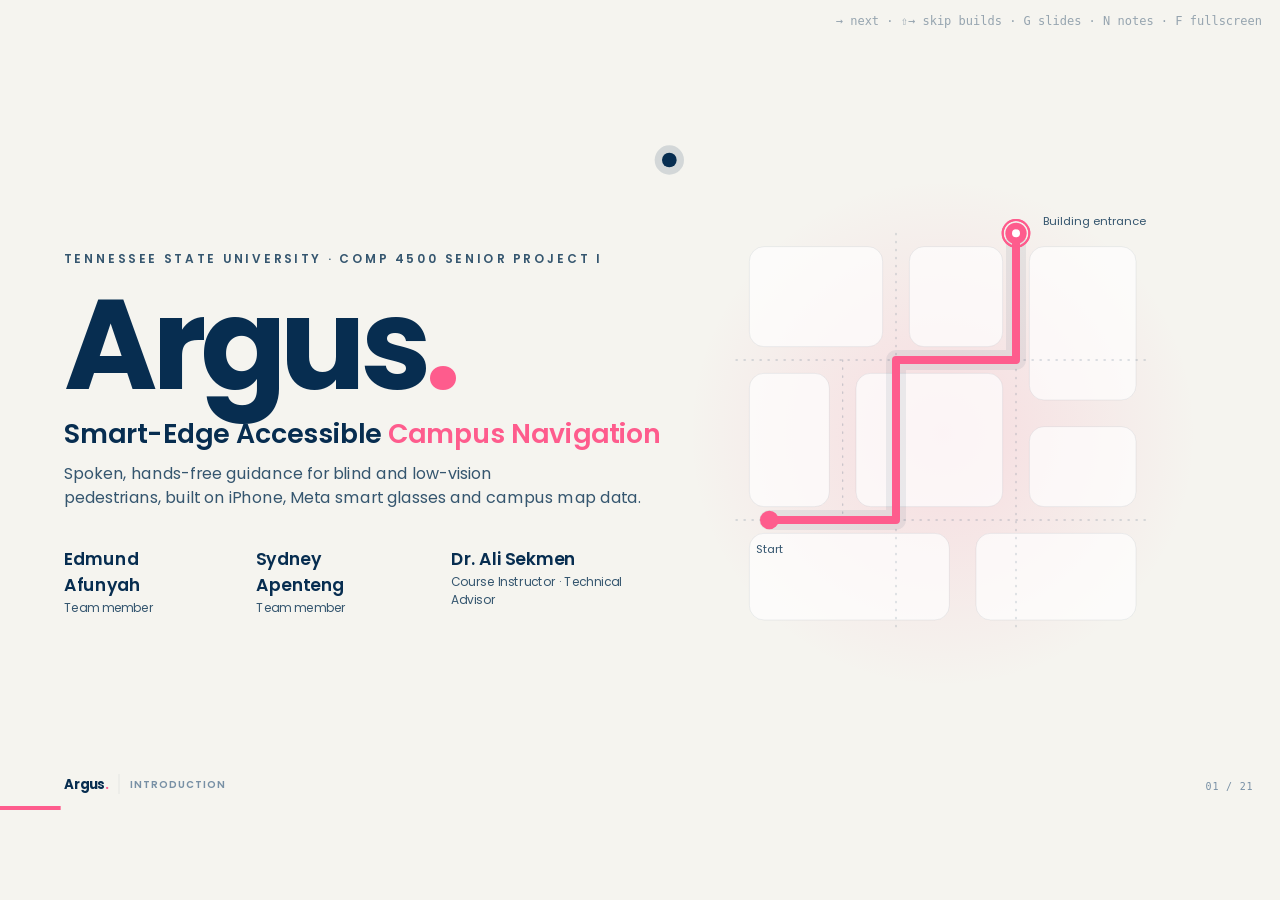
==== commit 94306519: "Use brand pink for presentation headings route and progress" ====
--- a/presentation/architecture-deck/index.html
+++ b/presentation/architecture-deck/index.html
@@ -30,7 +30,7 @@
       <svg viewBox="0 0 820 820" aria-hidden="true">
         <defs>
           <linearGradient id="rg" x1="0" y1="1" x2="1" y2="0"><stop offset="0" stop-color="#0284c7"/><stop offset=".5" stop-color="#4f46e5"/><stop offset="1" stop-color="#fe5c8d"/></linearGradient>
-          <radialGradient id="glow"><stop offset="0" stop-color="#0284c7" stop-opacity=".16"/><stop offset="1" stop-color="#0284c7" stop-opacity="0"/></radialGradient>
+          <radialGradient id="glow"><stop offset="0" stop-color="var(--brand-pink)" stop-opacity=".16"/><stop offset="1" stop-color="var(--brand-pink)" stop-opacity="0"/></radialGradient>
         </defs>
         <circle cx="410" cy="410" r="380" fill="url(#glow)"/>
         <g fill="rgba(255,255,255,.7)" stroke="rgba(7,45,80,.1)">
@@ -43,8 +43,8 @@
           <path d="M100 300 H720 M100 540 H720 M340 110 V710 M520 110 V710 M260 300 V540"/>
         </g>
         <path id="heroRoute" d="M150 540 H340 V300 H520 V110" fill="none" stroke="rgba(7,45,80,.07)" stroke-width="30" stroke-linecap="round" stroke-linejoin="round"/>
-        <path class="route-draw" pathLength="1" d="M150 540 H340 V300 H520 V110" fill="none" stroke="url(#rg)" stroke-width="12" stroke-linecap="round" stroke-linejoin="round"/>
-        <circle cx="150" cy="540" r="14" fill="#0284c7"/>
+        <path class="route-draw" pathLength="1" d="M150 540 H340 V300 H520 V110" fill="none" stroke="var(--brand-pink)" stroke-width="12" stroke-linecap="round" stroke-linejoin="round"/>
+        <circle cx="150" cy="540" r="14" fill="var(--brand-pink)"/>
         <g transform="translate(520 110)"><circle class="pulse" r="20" fill="none" stroke="#fe5c8d" stroke-width="3"/><circle class="pulse d2" r="20" fill="none" stroke="#fe5c8d" stroke-width="3"/><circle r="16" fill="#fe5c8d"/><circle r="6" fill="#fff"/></g>
         <g>
           <circle r="22" fill="#072d50" opacity=".14"><animateMotion dur="7s" begin="2.4s" repeatCount="indefinite" path="M150 540 H340 V300 H520 V110" keyPoints="0;1;1" keyTimes="0;.85;1" calcMode="linear"/></circle>
--- a/presentation/architecture-deck/styles.css
+++ b/presentation/architecture-deck/styles.css
@@ -12,7 +12,7 @@
   --brand-ink2: #35566f;
   --brand-mist: #dbf2fc;
   --brand-pink: #fe5c8d;
-  --bg: #f5fbfe;
+  --bg: #f5f4ef;
   --ink: #072d50;
   --muted: #35566f;
   --faint: #7890a5;
@@ -37,7 +37,7 @@
 }
 
 * { box-sizing: border-box; margin: 0; padding: 0; }
-html, body { height: 100%; background: #e9f5fb; overflow: hidden; }
+html, body { height: 100%; background: var(--bg); overflow: hidden; }
 body {
   font-family: "Poppins", system-ui, -apple-system, "Segoe UI", sans-serif;
   color: var(--ink);
@@ -51,10 +51,11 @@
 #stage {
   position: absolute; left: 50%; top: 50%; width: 1920px; height: 1080px;
   transform-origin: center center; overflow: hidden;
-  background: linear-gradient(135deg, var(--brand-mist) 0%, #ffffff 48%, color-mix(in srgb, var(--brand-pink) 12%, #ffffff) 100%);
+  background: var(--bg);
 }
 
 /* aurora background */
+.aurora, .grain { display: none; }
 .aurora { position: absolute; inset: -20%; pointer-events: none; z-index: 0; filter: blur(100px); opacity: .22; }
 .aurora i { position: absolute; border-radius: 50%; }
 .aurora i:nth-child(1) { width: 900px; height: 900px; left: 4%; top: -4%; background: radial-gradient(circle, var(--accent) 0%, transparent 65%); animation: drift1 26s ease-in-out infinite alternate; }
@@ -103,10 +104,10 @@
   font-size: 19px; font-weight: 600; letter-spacing: .22em; text-transform: uppercase;
   color: var(--accent);
 }
-.kicker::before { content: ""; width: 44px; height: 4px; border-radius: 3px; background: linear-gradient(90deg, var(--accent), var(--brand-pink)); }
+.kicker::before { content: ""; width: 44px; height: 4px; border-radius: 3px; background: var(--brand-pink); }
 h1.title { font-size: 64px; line-height: 1.08; font-weight: 700; letter-spacing: -.02em; margin-top: 18px; }
 h1.title.sm { font-size: 54px; }
-.grad { background: linear-gradient(100deg, var(--accent), var(--accent2)); -webkit-background-clip: text; background-clip: text; color: transparent; }
+.grad { color: var(--brand-pink); }
 .lede { font-size: 27px; line-height: 1.5; color: var(--muted); max-width: 1180px; margin-top: 22px; }
 .muted { color: var(--muted); }
 .mono { font-family: var(--mono); }
@@ -393,7 +394,7 @@
 @keyframes orbit { from { transform: rotate(0deg) translateX(var(--r)) rotate(0deg); } to { transform: rotate(360deg) translateX(var(--r)) rotate(-360deg); } }
 
 /* ---------- Chrome ---------- */
-#progress { position: absolute; left: 0; bottom: 0; height: 6px; z-index: 20; background: linear-gradient(90deg, var(--brand-ink), var(--brand-pink)); transition: width .7s var(--ease); }
+#progress { position: absolute; left: 0; bottom: 0; height: 6px; z-index: 20; background: var(--brand-pink); transition: width .7s var(--ease); }
 #counter { position: absolute; right: 40px; bottom: 26px; z-index: 20; font-family: var(--mono); font-size: 15px; color: var(--faint); letter-spacing: .08em; }
 #section { position: absolute; left: 96px; bottom: 24px; z-index: 20; font-size: 15px; color: var(--faint); letter-spacing: .14em; text-transform: uppercase; font-weight: 600; display: flex; align-items: center; gap: 16px; }
 #section .mark { font-size: 20px; letter-spacing: -.01em; text-transform: none; color: var(--brand-ink); font-weight: 700; padding-right: 16px; border-right: 1.5px solid var(--line); }
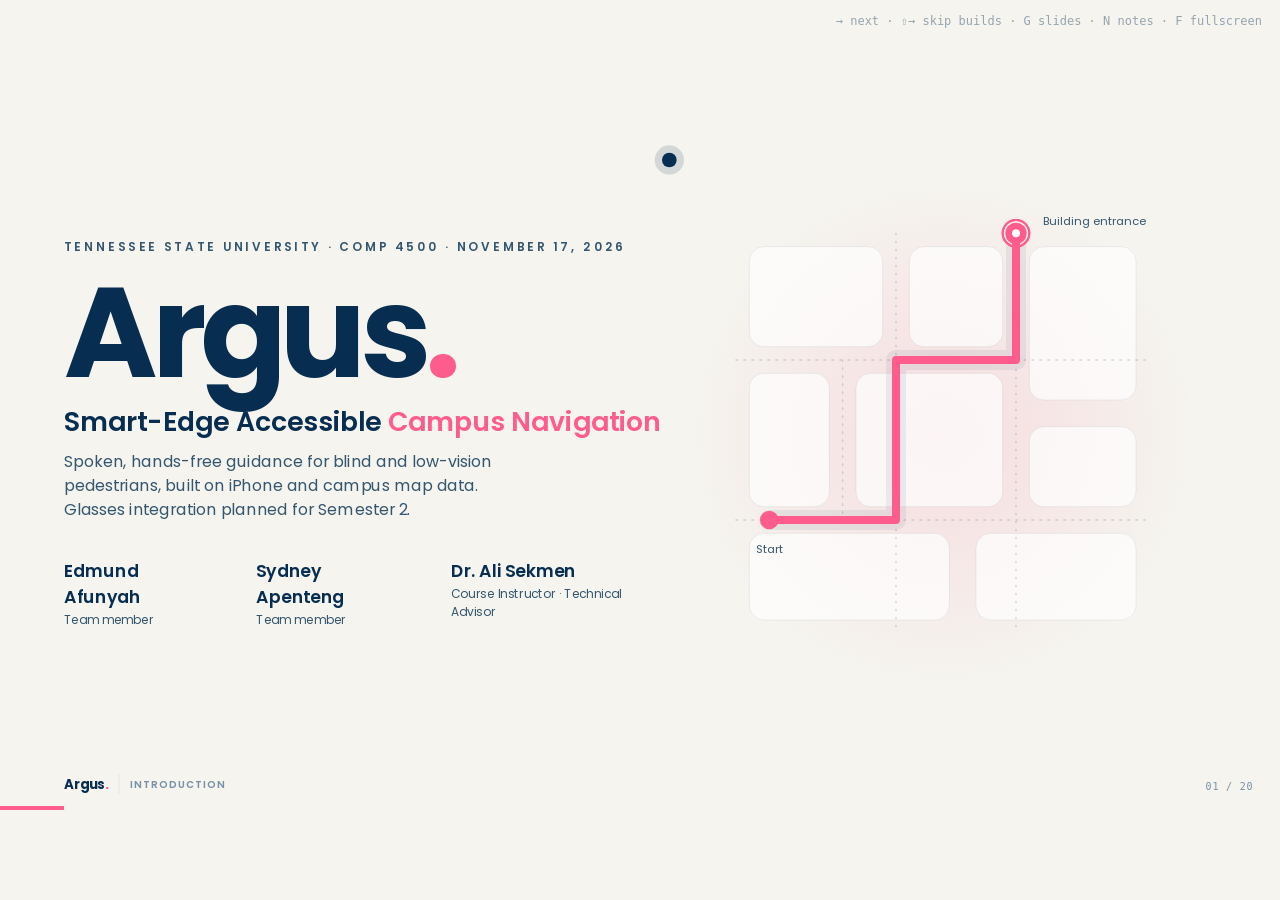
==== commit db21c356: "Move live guidance onto Home, stabilize tracking, and refresh app design Guidance - Run voice destin" ====
--- a/presentation/architecture-deck/index.html
+++ b/presentation/architecture-deck/index.html
@@ -4,7 +4,7 @@
 <meta charset="utf-8">
 <meta name="viewport" content="width=device-width, initial-scale=1">
 <title>Argus · Smart-Edge Accessible Campus Navigation</title>
-<link rel="stylesheet" href="styles.css">
+<link rel="stylesheet" href="styles.css?v=2">
 </head>
 <body>
 <div id="viewport">
@@ -16,10 +16,10 @@
   <section class="slide s-title" data-accent="#0284c7" data-accent2="#fe5c8d" data-section="Introduction"
     data-notes="Introduce the team and the project in one breath: Argus is an accessible campus navigation system for blind and low-vision pedestrians at TSU. Today we focus on how the system is designed: the architecture and each subsystem.">
     <div>
-      <div class="uni rv" style="--i:0">Tennessee State University · COMP 4500 Senior Project I</div>
+      <div class="uni rv" style="--i:0">Tennessee State University · COMP 4500 · November 17, 2026</div>
       <div class="brand rv" style="--i:1">Argus<span>.</span></div>
       <div class="tag rv" style="--i:2">Smart-Edge Accessible <span class="grad">Campus Navigation</span></div>
-      <div class="sub rv" style="--i:3">Spoken, hands-free guidance for blind and low-vision<br>pedestrians, built on iPhone, Meta smart glasses and campus map data.</div>
+      <div class="sub rv" style="--i:3">Spoken, hands-free guidance for blind and low-vision<br>pedestrians, built on iPhone and campus map data.<br>Glasses integration planned for Semester 2.</div>
       <div class="team rv" style="--i:4">
         <div><b>Edmund Afunyah</b><small>Team member</small></div>
         <div><b>Sydney Apenteng</b><small>Team member</small></div>
@@ -66,56 +66,56 @@
   <section class="slide" data-accent="#4f46e5" data-accent2="#0284c7" data-section="Agenda"
     data-notes="Quick roadmap. Most of our time goes to section 5, the design: first the architecture, then each of the eight subsystems.">
     <div class="kicker rv" style="--i:0">Agenda</div>
-    <h1 class="title rv" style="--i:1">Today's route</h1>
+    <h1 class="title rv" style="--i:1">Today's <span class="grad">route</span></h1>
     <div class="agenda">
-      <div class="ag rv" style="--i:2;--c:var(--map)"><div class="n">1</div><h3>Introduction</h3><p>What Argus is</p></div>
-      <div class="ag rv" style="--i:3;--c:var(--route)"><div class="n">2</div><h3>Problem</h3><p>Why campus wayfinding is hard</p></div>
+      <div class="ag rv" style="--i:2;--c:var(--map)"><div class="n">1</div><h3>Problem Statement</h3><p>Everyday accessibility gaps</p></div>
+      <div class="ag rv" style="--i:3;--c:var(--route)"><div class="n">2</div><h3>Solution</h3><p>Campus navigation and independence</p></div>
       <div class="ag rv" style="--i:4;--c:var(--train)"><div class="n">3</div><h3>Goal &amp; Objectives</h3><p>What we are building</p></div>
-      <div class="ag rv" style="--i:5;--c:var(--recog)"><div class="n">4</div><h3>Requirements</h3><p>Functional and non-functional</p></div>
+      <div class="ag rv" style="--i:5;--c:var(--recog)"><div class="n">4</div><h3>Requirements</h3><p>Functional requirements</p></div>
       <div class="ag hl rv" style="--i:6;--c:var(--guide)"><div class="n">5</div><h3>Design</h3><p>Architecture, then eight subsystems</p></div>
       <div class="ag rv" style="--i:7;--c:var(--test)"><div class="n">6</div><h3>Status &amp; Next</h3><p>Prototype and timeline</p></div>
     </div>
   </section>
 
-  <!-- 3 · INTRO -->
-  <section class="slide" data-accent="#0284c7" data-accent2="#16a34a" data-section="Introduction"
-    data-notes="Three ingredients. The iPhone does the processing. Meta glasses add a camera, microphone and speakers where the toolkit supports it. Campus map data, prepared by our team, describes sidewalks, crossings and entrances. If the glasses disconnect, the phone keeps navigating.">
-    <div class="kicker rv" style="--i:0">01 · Introduction</div>
-    <h1 class="title rv" style="--i:1">Three parts, <span class="grad">one guide</span></h1>
-    <p class="lede rv" style="--i:2">Argus helps blind and low-vision pedestrians move around Tennessee State University using spoken directions and vibration, without needing to watch a screen.</p>
+  <!-- 3 · PROBLEM -->
+  <section class="slide s-problem" data-accent="#e8457a" data-accent2="#4f46e5" data-section="Problem"
+    data-notes="Frame the problem around blind and low-vision people in everyday settings, including travel to work, shops, appointments and public services. Sidewalk obstacles, crossings, changing paths and unfamiliar entrances can create information gaps. Canes, guide dogs and navigation applications provide valuable support, but route directions and immediate surroundings are different kinds of information. The technology gap motivating this project is the need to combine route guidance with timely, accessible information about the path ahead. Do not claim that disability technology has seen no advancement, or that every blind person has the same needs. The intended audience extends beyond students; the initial development and evaluation setting is a selected area of the TSU campus. Wider deployment will require additional mapping and testing. The project aims for hands-free audio and vibration feedback using connected edge devices and supplements existing mobility tools. Sources: SeniorProjectReport.tex, Chapter 1, Introduction and Problem Statement; presenter clarification of the intended audience and initial campus scope.">
+    <div>
+      <div class="kicker rv" style="--i:0">01 · Problem statement</div>
+      <div class="quote rv" style="--i:1">Everyday accessibility <span class="grad">still has gaps</span></div>
+      <p class="lede rv" style="--i:2">Blind and low-vision people need to reach work, shops, appointments and public services. Missing information about the path ahead can make independent travel more difficult.</p>
+    </div>
+    <div class="qs">
+      <div class="q card rv" style="--i:3;--c:var(--map)"><div class="n">1</div><div><h3>Everyday mobility barriers</h3><p>Blocked sidewalks, street crossings, uneven surfaces and unfamiliar entrances can make a journey difficult to follow.</p></div></div>
+      <div class="q card rv" style="--i:4;--c:var(--guide)"><div class="n">2</div><div><h3>The technology gap</h3><p>Route directions alone do not describe nearby obstacles or changing conditions. Navigation support needs timely audio or vibration feedback about the surroundings.</p></div></div>
+      <div class="q card rv" style="--i:5;--c:var(--recog)"><div class="n">3</div><div><h3>Broad need, campus first</h3><p>Argus aims to support blind and low-vision people in everyday travel. TSU campus is our initial setting to develop and test the system before wider use.</p></div></div>
+    </div>
+  </section>
+
+  <!-- 4 · SOLUTION -->
+  <section class="slide" data-accent="#0284c7" data-accent2="#16a34a" data-section="Solution"
+    data-notes="Start with why this matters: getting to class, work and campus services is part of independent daily life. Then explain the challenges. A campus combines sidewalks, crossings, ramps, stairs and multiple building entrances. Conditions change as construction, crowds or objects block paths. A route toward a building does not by itself describe what is directly ahead. This slide follows the problem statement and precedes the project goal and objectives. Source: SeniorProjectReport.tex, Chapter 1, Introduction.">
+    <div class="kicker rv" style="--i:0">02 · Solution</div>
+    <h1 class="title rv" style="--i:1">Why campus navigation <span class="grad">matters</span></h1>
+    <p class="lede rv" style="--i:2">Reaching classes, work and campus services supports independence. Blind and low-vision pedestrians need usable routes and information about the surroundings ahead.</p>
     <div class="trio">
-      <div class="card rv" style="--i:3;--c:var(--pos)"><div class="ic" data-icon="phone"></div><div class="role">The brain</div><h3>iPhone</h3><p>Runs the app. Its GPS, compass, accelerometer and gyroscope track where the user is and which way they face.</p></div>
-      <div class="card rv" style="--i:4;--c:var(--glass)"><div class="ic" data-icon="glass"></div><div class="role">Eyes &amp; ears</div><h3>Meta smart glasses</h3><p>Camera, microphone and speakers for landmarks, voice commands and audio, where supported. The phone takes over if they disconnect.</p></div>
-      <div class="card rv" style="--i:5;--c:var(--map)"><div class="ic" data-icon="map"></div><div class="role">The ground truth</div><h3>Campus map data</h3><p>Sidewalks, crossings, ramps, stairs and entrances, mapped by our team and checked on foot.</p></div>
-    </div>
-  </section>
-
-  <!-- 4 · PROBLEM -->
-  <section class="slide s-problem" data-accent="#e8457a" data-accent2="#4f46e5" data-section="Problem"
-    data-notes="A route on a map is not enough. Our users need to reach the right entrance, hear a turn before they reach it, and know what happens if they drift off the path. GPS near buildings is often inaccurate, so the system must handle uncertainty honestly.">
-    <div>
-      <div class="kicker rv" style="--i:0">02 · Problem statement</div>
-      <div class="quote rv" style="--i:1">“How do I know I'm on the <span class="grad">right path?</span>”</div>
-      <p class="lede rv" style="--i:2">Mainstream navigation apps assume you can look at the screen. Near buildings, GPS readings also drift, often right where decisions happen.</p>
-    </div>
-    <div class="qs">
-      <div class="q card rv" style="--i:3;--c:var(--map)"><div class="n">1</div><div><h3>Which entrance?</h3><p>A building is not a destination. A usable, accessible door is.</p></div></div>
-      <div class="q card rv" style="--i:4;--c:var(--guide)"><div class="n">2</div><div><h3>When do I turn?</h3><p>The instruction has to come <em>before</em> the decision point.</p></div></div>
-      <div class="q card rv" style="--i:5;--c:var(--recog)"><div class="n">3</div><div><h3>What if I drift off?</h3><p>Detect the departure, then recover, or say so if location is unreliable.</p></div></div>
+      <div class="card rv" style="--i:3;--c:var(--pos)"><div class="ic" data-icon="access"></div><div class="role">Why it matters</div><h3>Independent travel</h3><p>Getting between campus locations is part of everyday life. Navigation support can help people reach the places they need to go.</p></div>
+      <div class="card rv" style="--i:4;--c:var(--glass)"><div class="ic" data-icon="route"></div><div class="role">The campus challenge</div><h3>Complex walking routes</h3><p>Sidewalks, crossings, ramps, stairs and multiple entrances require decisions that a route to a building may not explain.</p></div>
+      <div class="card rv" style="--i:5;--c:var(--map)"><div class="ic" data-icon="map"></div><div class="role">The changing environment</div><h3>Conditions change</h3><p>Construction, crowds, uneven surfaces and objects blocking a path can change a journey even when the mapped route stays the same.</p></div>
     </div>
   </section>
 
   <!-- 5 · GOAL -->
   <section class="slide" data-accent="#9333ea" data-accent2="#0284c7" data-section="Goal & Objectives"
-    data-notes="Our goal in one sentence, then four objectives that map directly onto the subsystems you'll see in the design: prepare the map, guide the walk, add wearable context, and evaluate.">
+    data-notes="Source: SeniorProjectReport.tex, Chapter 1, Research Goal and Associated Objectives, items 1–8. The four groups on this slide summarize all eight report objectives. Map: identify sidewalks and accessible entrances and build a GUI to mark them over a digital map. Navigation: destination selection, GPS/accelerometer/gyroscope/compass tracking, route planning and recalculation, spoken instructions and distinct vibration patterns for turns, warnings, deviations and arrival. Devices and vision: develop a common hardware access library for selected glasses and compatible edge devices; use Bluetooth to exchange sensor data, device status and navigation information; recognize selected landmarks and navigation objects using cameras and computer vision. The report aims to reduce dependence on one phone or operating system; the current implementation targets iPhone. Evaluation: measure and debug position accuracy, route completion, wrong turns, deviation, recognition accuracy, Bluetooth communication and response time. These are project objectives, not completed results. Optional smartwatch support follows Chapter 2, R9.">
     <div class="kicker rv" style="--i:0">03 · Goal &amp; objectives</div>
-    <h1 class="title rv" style="--i:1">What we are building</h1>
+    <h1 class="title rv" style="--i:1">What we are <span class="grad">building</span></h1>
     <div class="goal card rv" style="--i:2"><span class="lab">GOAL</span>Build an accessible navigation system that combines <b>campus route data</b>, <b>phone sensors</b> and <b>wearable context</b> to guide blind and low-vision pedestrians between locations on the TSU campus.</div>
     <div class="objs">
-      <div class="obj card rv" style="--i:3;--c:var(--map)"><div class="k">01 · MAP</div><h3>Prepare campus data</h3><p>Map selected routes, entrances and accessibility features. Check them on foot.</p></div>
-      <div class="obj card rv" style="--i:4;--c:var(--guide)"><div class="k">02 · GUIDE</div><h3>Guide the journey</h3><p>Plan accessible routes, announce turns early, and recover from deviations.</p></div>
-      <div class="obj card rv" style="--i:5;--c:var(--glass)"><div class="k">03 · CONNECT</div><h3>Add context</h3><p>Use supported glasses features and recognize selected landmarks.</p></div>
-      <div class="obj card rv" style="--i:6;--c:var(--test)"><div class="k">04 · EVALUATE</div><h3>Prove it works</h3><p>Record and replay walks, run supervised trials, and review accessibility.</p></div>
+      <div class="obj card rv" style="--i:3;--c:var(--map)"><div class="k">01 · CAMPUS MAPPING</div><h3>Mapping Campus Paths</h3><p>Identify TSU sidewalks and accessible entrances. Build a map-based GUI to mark their locations.</p></div>
+      <div class="obj card rv" style="--i:4;--c:var(--guide)"><div class="k">02 · NAVIGATION APP</div><h3>Route Planning</h3><p>Select destinations; track GPS, compass and motion. Recalculate after deviations. Speak instructions and provide distinct vibrations for turns, warnings and arrival.</p></div>
+      <div class="obj card rv" style="--i:5;--c:var(--glass)"><div class="k">03 · DEVICES &amp; VISION</div><h3>Device Integration</h3><p>Build a hardware access library and Bluetooth links for sensor data and device status. Use camera models to recognize campus landmarks and objects.</p></div>
+      <div class="obj card rv" style="--i:6;--c:var(--test)"><div class="k">04 · CAMPUS TESTING</div><h3>Navigation Testing</h3><p>Test position accuracy, route completion, wrong turns and deviations. Measure recognition accuracy, Bluetooth communication and system response time.</p></div>
     </div>
   </section>
 
@@ -141,46 +141,33 @@
     </div>
   </section>
 
-  <!-- 7 · NON-FUNCTIONAL -->
-  <section class="slide" data-accent="#0d9488" data-accent2="#fe5c8d" data-section="Requirements"
-    data-notes="Four qualities, each with the evidence we'll collect. These are acceptance checks we plan to run, not results we are claiming yet.">
-    <div class="kicker rv" style="--i:0">04 · Non-functional requirements</div>
-    <h1 class="title rv" style="--i:1">Quality we can <span class="grad">measure</span></h1>
-    <div class="nfr">
-      <div class="card rv" style="--i:2;--c:var(--guide)"><div class="ic" data-icon="access"></div><div><h3>Accessible by default</h3><p>A full journey works with VoiceOver and supported voice commands.</p><div class="ev">EVIDENCE · task completion, focus order</div></div></div>
-      <div class="card rv" style="--i:3;--c:var(--pos)"><div class="ic" data-icon="clock"></div><div><h3>Timely &amp; clear</h3><p>Instructions arrive early enough to act on before the decision point.</p><div class="ev">EVIDENCE · cue timestamps vs. distance to turn</div></div></div>
-      <div class="card rv" style="--i:4;--c:var(--recog)"><div class="ic" data-icon="shield"></div><div><h3>Fails safely</h3><p>Unreliable location, no route or a dropped wearable is announced, never hidden.</p><div class="ev">EVIDENCE · controlled failure scenarios</div></div></div>
-      <div class="card rv" style="--i:5;--c:var(--test)"><div class="ic" data-icon="db"></div><div><h3>Reproducible</h3><p>Every decision can be replayed from saved inputs, and users control their recordings.</p><div class="ev">EVIDENCE · versioned replay fixtures</div></div></div>
-    </div>
-  </section>
-
-  <!-- 8 · ARCHITECTURE -->
+  <!-- 7 · ARCHITECTURE -->
   <section class="slide s-arch" id="arch" data-steps="6" data-accent="#4f46e5" data-accent2="#0d9488" data-section="Design · Architecture"
     data-notes="Build this one step at a time. Step 1: preparation on the laptop. Step 2: sensing and planning on the phone. Step 3: guidance. Step 4: wearables. Step 5: testing and replay. Step 6: the whole picture. Point out that every arrow is a defined interface. You can click any subsystem to jump to its detail slide.">
     <div class="arch-head">
       <div>
         <div class="kicker rv" style="--i:0">05 · Architectural design</div>
-        <h1 class="title sm rv" style="--i:1">How the system fits together</h1>
+        <h1 class="title sm rv" style="--i:1">How the system <span class="grad">fits together</span></h1>
       </div>
     </div>
     <div class="arch-wrap rv fade" style="--i:2"></div>
     <div class="arch-cap card rv" style="--i:4"></div>
   </section>
 
-  <!-- 9 · DESIGN DECISIONS -->
+  <!-- 8 · DESIGN DECISIONS -->
   <section class="slide" data-accent="#16a34a" data-accent2="#4f46e5" data-section="Design · Architecture"
     data-notes="Why this organization? Four decisions. The phone owns processing. Heavy preparation happens offline. When uncertain, we tell the user instead of guessing. Replay is built into the architecture, so navigation logic can be tested without walking.">
     <div class="kicker rv" style="--i:0">05 · Architecture decisions</div>
-    <h1 class="title rv" style="--i:1">Why it's organized this way</h1>
+    <h1 class="title rv" style="--i:1">Why it's <span class="grad">organized this way</span></h1>
     <div class="dec">
       <div class="card rv" style="--i:2;--c:var(--pos)"><div class="n">01</div><h3>The <em>iPhone</em> does the thinking</h3><p>Positioning, routing and guidance run on the phone. Glasses and watch are extra ways to interact, so navigation never depends on them.</p></div>
-      <div class="card rv" style="--i:3;--c:var(--map)"><div class="n">02</div><h3>Prepare <em>offline</em>, run on device</h3><p>Mapping and model training happen on the team laptop before deployment. Nothing is trained while someone is walking.</p></div>
+      <div class="card rv" style="--i:3;--c:var(--map)"><div class="n">02</div><h3>Prepare <em>offline</em>, run on device</h3><p>Campus data is prepared before deployment. Model training and glasses integration remain planned Semester 2 work.</p></div>
       <div class="card rv" style="--i:4;--c:var(--recog)"><div class="n">03</div><h3>Fail <em>safely</em>, not silently</h3><p>If location is unreliable or no accessible route exists, the user is told, instead of getting directions that may be wrong.</p></div>
-      <div class="card rv" style="--i:5;--c:var(--test)"><div class="n">04</div><h3><em>Replayable</em> by design</h3><p>Recorded readings enter Positioning exactly like live ones, so every subsystem can be developed and tested on its own.</p></div>
-    </div>
-  </section>
-
-  <!-- 10 · SUBSYSTEM INDEX -->
+      <div class="card rv" style="--i:5;--c:var(--test)"><div class="n">04</div><h3><em>Replayable</em> by design</h3><p>Live, simulation and replay use NavigationSession. Replay uses sensor timestamps; live mode also checks callback age and stale updates.</p></div>
+    </div>
+  </section>
+
+  <!-- 9 · SUBSYSTEM INDEX -->
   <section class="slide" id="subidx" data-accent="#9333ea" data-accent2="#fe5c8d" data-section="Design · Detailed"
     data-notes="Detailed design goes one level below the architecture. Each subsystem has numbered components in the order data moves: inputs on the left, outputs on the right.">
     <div class="kicker rv" style="--i:0">05 · Detailed design</div>
@@ -189,7 +176,7 @@
     <div class="idx-flow rv" style="--i:12"><span>Each slide reads</span><b>inputs</b><span>→</span><b>numbered components, in data order</b><span>→</span><b>outputs</b></div>
   </section>
 
-  <!-- 11–18 · SUBSYSTEMS (rendered by app.js) -->
+  <!-- 10–17 · SUBSYSTEMS (rendered by app.js) -->
   <section class="slide s-sub" data-sub="map"></section>
   <section class="slide s-sub" data-sub="train"></section>
   <section class="slide s-sub" data-sub="pos"></section>
@@ -199,38 +186,41 @@
   <section class="slide s-sub" data-sub="glass"></section>
   <section class="slide s-sub" data-sub="test"></section>
 
-  <!-- 19 · PRELIMINARY WORK -->
+  <!-- 18 · PRELIMINARY WORK -->
   <section class="slide" data-accent="#ca8a04" data-accent2="#0284c7" data-section="Status"
-    data-notes="What runs today, captured from the iPhone simulator. Home: voice destination and walking-route preview. Simulate: turn cues and deviations from scripted movement. Record: captures GPS and sensors for replay. Full native live guidance is the next milestone.">
-    <div class="kicker rv" style="--i:0">06 · Preliminary work</div>
+    data-notes="What runs today, captured from the iPhone simulator. Home: voice destination and walking-route preview. Simulate: turn cues and deviations from scripted movement. Record: captures GPS and sensors for replay. Home now starts native live guidance on the reviewed Boyd-to-library route. Latest build still needs a supervised outdoor test.">
+    <div class="kicker rv" style="--i:0">06 · Implementation status · November 17, 2026</div>
     <h1 class="title rv" style="--i:1">What runs <span class="grad">today</span></h1>
     <div class="phones">
-      <div class="ph rv" style="--i:2;--c:var(--guide)"><div class="frame"><img src="../assets/app-home.png" alt="Argus Home screen"></div><div><div class="badge">IMPLEMENTED</div><h3>Home</h3><p>Voice destination input and a walking-route preview.</p><ul><li>Speak a destination</li><li>Preview the route</li></ul></div></div>
+      <div class="ph rv" style="--i:2;--c:var(--guide)"><div class="frame"><img src="../assets/app-guidance.png" alt="Argus Home screen"></div><div><div class="badge">IMPLEMENTED</div><h3>Home</h3><p>Live positioning and guidance on the walk-reviewed Boyd–library route.</p><ul><li>Warns about Boyd stairs</li><li>Updated library endpoint</li></ul></div></div>
       <div class="ph rv" style="--i:3;--c:var(--route)"><div class="frame"><img src="../assets/app-simulate.png" alt="Argus Simulate screen"></div><div><div class="badge">SCRIPTED INPUTS</div><h3>Simulate</h3><p>Turn cues and route deviation driven by repeatable movement.</p><ul><li>3 scenarios</li><li>Spoken cues</li></ul></div></div>
       <div class="ph rv" style="--i:4;--c:var(--test)"><div class="frame"><img src="../assets/app-record.png" alt="Argus Record screen"></div><div><div class="badge">IMPLEMENTED</div><h3>Record</h3><p>Captures GPS, accuracy, sensors and manual marks.</p><ul><li>Save &amp; export</li><li>Replay a walk</li></ul></div></div>
     </div>
-    <div class="foot rv fade" style="--i:6">Screens captured from the Argus iPhone simulator build · SwiftUI + MapKit · not a field-validated result</div>
-  </section>
-
-  <!-- 20 · TIMELINE -->
+    <div class="foot rv fade" style="--i:6">Simulator screenshots · Home updated; Record and Simulate illustrate existing tools · outdoor live completion remains unvalidated</div>
+  </section>
+
+
+
+
+  <!-- 19 · TIMELINE -->
   <section class="slide" data-accent="#16a34a" data-accent2="#ca8a04" data-section="Next steps"
-    data-notes="Proposed schedule through May 2027. Each phase ends with a gate, which is evidence we must have before moving on. This is for advisor review, not a fixed commitment.">
+    data-notes="Finished-product scope comes from Chapter 2 of SeniorProjectReport.tex, requirements R1–R13; the dates remain a proposed schedule. R1: map 3–5 routes, 200–600 m each, including crossings, ramps or stairs, a bus stop and a sharp turn; a second person checks every route. Record nodes, edges, entrances and landmarks as documented GeoJSON. Collect at least 100 photos per recognition class, with no more than 10 classes. R3–R6: accessible destination entry, GPS/heading/motion tracking with uncertainty alerts, accessible graph routing, avoid-stairs selection, rerouting, spoken instructions and distinct vibration patterns. R7–R8: supported glasses camera, microphone and speaker, connection monitoring and automatic phone fallback; train and convert a model to Core ML, check detections against nearby mapped landmarks and evaluate accuracy and speed. R9: Apple Watch support is optional. R10–R12: repeatable replay tests, then supervised daylight walks with a sighted companion; record position error, completion, wrong turns, recovery time, cue timing and recognition accuracy; test VoiceOver, voice-only interaction and vibration patterns. R13: deliver app source and build instructions, campus dataset, image dataset and trained model, sensor logs, replay files, supervised results, user and technical guides, and documented privacy practices and limitations. A person outside the team must build and operate it using the documentation alone.">
     <div class="kicker rv" style="--i:0">06 · Future work</div>
     <h1 class="title rv" style="--i:1">From prototype to a <span class="grad">tested journey</span></h1>
     <div class="tl">
       <div class="bar"></div>
-      <div class="ph2 rv" style="--i:2;--c:var(--map)"><span class="now">WE ARE HERE</span><div class="when">NOV–DEC 2026</div><h3>Verify the data</h3><p>Walk the study routes. Record entrances, stairs and alternatives.</p><div class="gate"><b>Gate</b> · graph checked by a second walker</div></div>
-      <div class="ph2 rv" style="--i:3;--c:var(--route)"><div class="when">JAN–FEB 2027</div><h3>Unify guidance</h3><p>One session for live and replayed inputs, routing and recovery.</p><div class="gate"><b>Gate</b> · one supervised route + a wrong-turn case</div></div>
-      <div class="ph2 rv" style="--i:4;--c:var(--glass)"><div class="when">MAR 2027</div><h3>Connect &amp; recognize</h3><p>Confirm glasses features. Train and test a small landmark model.</p><div class="gate"><b>Gate</b> · measured accuracy, latency, fallback</div></div>
-      <div class="ph2 rv" style="--i:5;--c:var(--guide)"><div class="when">APR 2027</div><h3>Evaluate</h3><p>Accessibility, cue timing, route completion and failure cases.</p><div class="gate"><b>Gate</b> · supervised results with counts</div></div>
-      <div class="ph2 rv" style="--i:6;--c:var(--test)"><div class="when">MAY 2027</div><h3>Deliver</h3><p>Software, route data, replay fixtures, results and guides.</p><div class="gate"><b>Gate</b> · someone else can reproduce the demo</div></div>
-    </div>
-    <div class="foot rv fade" style="--i:8">Proposed schedule for advisor review · field access and confirmed device capabilities are dependencies</div>
-  </section>
-
-  <!-- 21 · CLOSING -->
+      <div class="ph2 rv" style="--i:2;--c:var(--map)"><span class="now">WE ARE HERE</span><div class="when">NOV–DEC 2026</div><h3>3–5 mapped routes</h3><p>Survey paths, crossings, ramps, stairs and accessible entrances.</p><div class="gate"><b>Gate</b> · GeoJSON dataset checked by a second walker</div></div>
+      <div class="ph2 rv" style="--i:3;--c:var(--route)"><div class="when">JAN–FEB 2027</div><h3>Validate live guidance</h3><p>Calibrate route geometry and cue timing; test deviation, recovery and arrival.</p><div class="gate"><b>Gate</b> · route, deviation, recovery and arrival work live</div></div>
+      <div class="ph2 rv" style="--i:4;--c:var(--glass)"><div class="when">MAR 2027</div><h3>Glasses &amp; recognition</h3><p>Use camera, mic and audio; recognize mapped landmarks on the phone.</p><div class="gate"><b>Gate</b> · Core ML model + automatic iPhone fallback</div></div>
+      <div class="ph2 rv" style="--i:5;--c:var(--guide)"><div class="when">APR 2027</div><h3>Trials &amp; accessibility</h3><p>Replay tests, then supervised walks; test VoiceOver, voice and vibration.</p><div class="gate"><b>Gate</b> · report position error, completion, recovery and cue timing</div></div>
+      <div class="ph2 rv" style="--i:6;--c:var(--test)"><div class="when">MAY 2027</div><h3>Final product</h3><p>Deliver app, campus data, model, replay logs, trial results and guides.</p><div class="gate"><b>Gate</b> · non-team member builds and runs it from the guide</div></div>
+    </div>
+    <div class="foot rv fade" style="--i:8">Finished-product scope: report Ch. 2, R1–R13 · dates proposed · Apple Watch optional · glasses features depend on SDK support</div>
+  </section>
+
+  <!-- 20 · CLOSING -->
   <section class="slide s-end" data-accent="#fe5c8d" data-accent2="#4f46e5" data-section="Questions"
-    data-notes="Close with the three pillars, thank Dr. Sekmen, and open for questions. The architecture slide is a good one to return to during Q&A. Press G to jump there.">
+    data-notes="Close with the three pillars, acknowledge Dr. Ali Sekmen as our advisor and professor and Dr. Rogers as our Department Head, and open for questions. The architecture slide is a good one to return to during Q&A. Press G to jump there.">
     <div class="orbit">
       <i style="--c:var(--map);--r:520px;--t:40s;--dl:0s"></i><i style="--c:var(--route);--r:520px;--t:40s;--dl:-5s"></i>
       <i style="--c:var(--train);--r:520px;--t:40s;--dl:-10s"></i><i style="--c:var(--recog);--r:520px;--t:40s;--dl:-15s"></i>
@@ -240,11 +230,15 @@
     <div class="kicker rv" style="--i:0">Thank you</div>
     <div class="big rv" style="--i:1"><span class="grad">Questions?</span></div>
     <div class="pillars">
-      <span class="rv pop" style="--i:3;--c:var(--map)">Verified campus data</span>
+      <span class="rv pop" style="--i:3;--c:var(--map)">Campus data with evidence</span>
       <span class="rv pop" style="--i:4;--c:var(--guide)">Guidance you can hear</span>
       <span class="rv pop" style="--i:5;--c:var(--test)">Evidence you can replay</span>
     </div>
-    <p class="lede rv" style="--i:6;margin-top:56px">Edmund Afunyah · Sydney Apenteng<br><span style="font-size:22px">Advisor &amp; Instructor: Dr. Ali Sekmen · Tennessee State University</span></p>
+    <p class="lede rv" style="--i:6;margin-top:40px">Edmund Afunyah · Sydney Apenteng</p>
+    <div class="rv" style="--i:7;margin-top:30px">
+      <div class="kicker" style="margin-bottom:12px">Acknowledgements</div>
+      <p style="font-size:26px;line-height:1.7;color:var(--muted)">Dr. Ali Sekmen · Advisor &amp; Professor<br>Dr. Rogers · Department Head</p>
+    </div>
   </section>
 
   <div id="progress"></div>
--- a/presentation/architecture-deck/styles.css
+++ b/presentation/architecture-deck/styles.css
@@ -358,7 +358,7 @@
 /* ---------- Prelim ---------- */
 .phones { display: grid; grid-template-columns: repeat(3, 1fr); gap: 60px; margin-top: 40px; align-items: start; }
 .ph { display: grid; grid-template-columns: 250px 1fr; gap: 30px; align-items: center; }
-.ph .frame { width: 250px; height: 543px; border-radius: 40px; padding: 9px; background: linear-gradient(160deg, #1b3a5c, #072d50); box-shadow: 0 40px 70px -30px rgba(7,45,80,.6), 0 0 0 1px rgba(7,45,80,.2), 0 20px 60px -20px var(--c); }
+.ph .frame { width: 250px; height: 543px; border-radius: 40px; padding: 9px; background: linear-gradient(160deg, #1b3a5c, #072d50); box-shadow: 0 0 0 1px rgba(7,45,80,.2); }
 .ph .frame img { width: 100%; height: 100%; object-fit: cover; object-position: top; border-radius: 32px; display: block; }
 .slide.active .ph .frame { animation: float 6s ease-in-out infinite; }
 .ph:nth-child(2) .frame { animation-delay: -2s !important; }
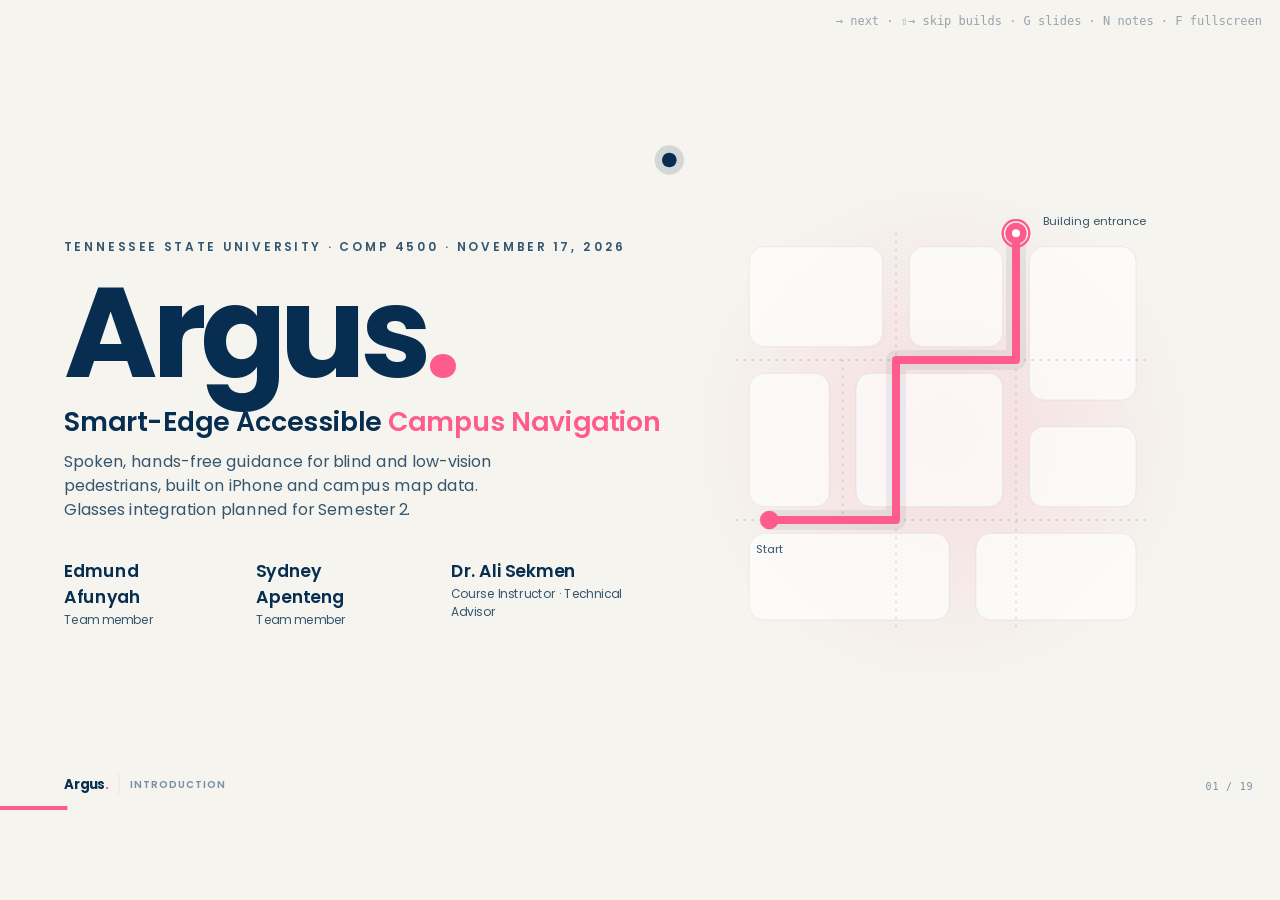
==== commit 510ceb4a: "Simplify problem slide and remove architecture decisions slide" ====
--- a/presentation/architecture-deck/index.html
+++ b/presentation/architecture-deck/index.html
@@ -83,7 +83,6 @@
     <div>
       <div class="kicker rv" style="--i:0">01 · Problem statement</div>
       <div class="quote rv" style="--i:1">Everyday accessibility <span class="grad">still has gaps</span></div>
-      <p class="lede rv" style="--i:2">Blind and low-vision people need to reach work, shops, appointments and public services. Missing information about the path ahead can make independent travel more difficult.</p>
     </div>
     <div class="qs">
       <div class="q card rv" style="--i:3;--c:var(--map)"><div class="n">1</div><div><h3>Everyday mobility barriers</h3><p>Blocked sidewalks, street crossings, uneven surfaces and unfamiliar entrances can make a journey difficult to follow.</p></div></div>
@@ -154,20 +153,7 @@
     <div class="arch-cap card rv" style="--i:4"></div>
   </section>
 
-  <!-- 8 · DESIGN DECISIONS -->
-  <section class="slide" data-accent="#16a34a" data-accent2="#4f46e5" data-section="Design · Architecture"
-    data-notes="Why this organization? Four decisions. The phone owns processing. Heavy preparation happens offline. When uncertain, we tell the user instead of guessing. Replay is built into the architecture, so navigation logic can be tested without walking.">
-    <div class="kicker rv" style="--i:0">05 · Architecture decisions</div>
-    <h1 class="title rv" style="--i:1">Why it's <span class="grad">organized this way</span></h1>
-    <div class="dec">
-      <div class="card rv" style="--i:2;--c:var(--pos)"><div class="n">01</div><h3>The <em>iPhone</em> does the thinking</h3><p>Positioning, routing and guidance run on the phone. Glasses and watch are extra ways to interact, so navigation never depends on them.</p></div>
-      <div class="card rv" style="--i:3;--c:var(--map)"><div class="n">02</div><h3>Prepare <em>offline</em>, run on device</h3><p>Campus data is prepared before deployment. Model training and glasses integration remain planned Semester 2 work.</p></div>
-      <div class="card rv" style="--i:4;--c:var(--recog)"><div class="n">03</div><h3>Fail <em>safely</em>, not silently</h3><p>If location is unreliable or no accessible route exists, the user is told, instead of getting directions that may be wrong.</p></div>
-      <div class="card rv" style="--i:5;--c:var(--test)"><div class="n">04</div><h3><em>Replayable</em> by design</h3><p>Live, simulation and replay use NavigationSession. Replay uses sensor timestamps; live mode also checks callback age and stale updates.</p></div>
-    </div>
-  </section>
-
-  <!-- 9 · SUBSYSTEM INDEX -->
+  <!-- 8 · SUBSYSTEM INDEX -->
   <section class="slide" id="subidx" data-accent="#9333ea" data-accent2="#fe5c8d" data-section="Design · Detailed"
     data-notes="Detailed design goes one level below the architecture. Each subsystem has numbered components in the order data moves: inputs on the left, outputs on the right.">
     <div class="kicker rv" style="--i:0">05 · Detailed design</div>
@@ -176,7 +162,7 @@
     <div class="idx-flow rv" style="--i:12"><span>Each slide reads</span><b>inputs</b><span>→</span><b>numbered components, in data order</b><span>→</span><b>outputs</b></div>
   </section>
 
-  <!-- 10–17 · SUBSYSTEMS (rendered by app.js) -->
+  <!-- 9–16 · SUBSYSTEMS (rendered by app.js) -->
   <section class="slide s-sub" data-sub="map"></section>
   <section class="slide s-sub" data-sub="train"></section>
   <section class="slide s-sub" data-sub="pos"></section>
@@ -186,7 +172,7 @@
   <section class="slide s-sub" data-sub="glass"></section>
   <section class="slide s-sub" data-sub="test"></section>
 
-  <!-- 18 · PRELIMINARY WORK -->
+  <!-- 17 · PRELIMINARY WORK -->
   <section class="slide" data-accent="#ca8a04" data-accent2="#0284c7" data-section="Status"
     data-notes="What runs today, captured from the iPhone simulator. Home: voice destination and walking-route preview. Simulate: turn cues and deviations from scripted movement. Record: captures GPS and sensors for replay. Home now starts native live guidance on the reviewed Boyd-to-library route. Latest build still needs a supervised outdoor test.">
     <div class="kicker rv" style="--i:0">06 · Implementation status · November 17, 2026</div>
@@ -202,7 +188,7 @@
 
 
 
-  <!-- 19 · TIMELINE -->
+  <!-- 18 · TIMELINE -->
   <section class="slide" data-accent="#16a34a" data-accent2="#ca8a04" data-section="Next steps"
     data-notes="Finished-product scope comes from Chapter 2 of SeniorProjectReport.tex, requirements R1–R13; the dates remain a proposed schedule. R1: map 3–5 routes, 200–600 m each, including crossings, ramps or stairs, a bus stop and a sharp turn; a second person checks every route. Record nodes, edges, entrances and landmarks as documented GeoJSON. Collect at least 100 photos per recognition class, with no more than 10 classes. R3–R6: accessible destination entry, GPS/heading/motion tracking with uncertainty alerts, accessible graph routing, avoid-stairs selection, rerouting, spoken instructions and distinct vibration patterns. R7–R8: supported glasses camera, microphone and speaker, connection monitoring and automatic phone fallback; train and convert a model to Core ML, check detections against nearby mapped landmarks and evaluate accuracy and speed. R9: Apple Watch support is optional. R10–R12: repeatable replay tests, then supervised daylight walks with a sighted companion; record position error, completion, wrong turns, recovery time, cue timing and recognition accuracy; test VoiceOver, voice-only interaction and vibration patterns. R13: deliver app source and build instructions, campus dataset, image dataset and trained model, sensor logs, replay files, supervised results, user and technical guides, and documented privacy practices and limitations. A person outside the team must build and operate it using the documentation alone.">
     <div class="kicker rv" style="--i:0">06 · Future work</div>
@@ -218,7 +204,7 @@
     <div class="foot rv fade" style="--i:8">Finished-product scope: report Ch. 2, R1–R13 · dates proposed · Apple Watch optional · glasses features depend on SDK support</div>
   </section>
 
-  <!-- 20 · CLOSING -->
+  <!-- 19 · CLOSING -->
   <section class="slide s-end" data-accent="#fe5c8d" data-accent2="#4f46e5" data-section="Questions"
     data-notes="Close with the three pillars, acknowledge Dr. Ali Sekmen as our advisor and professor and Dr. Rogers as our Department Head, and open for questions. The architecture slide is a good one to return to during Q&A. Press G to jump there.">
     <div class="orbit">
